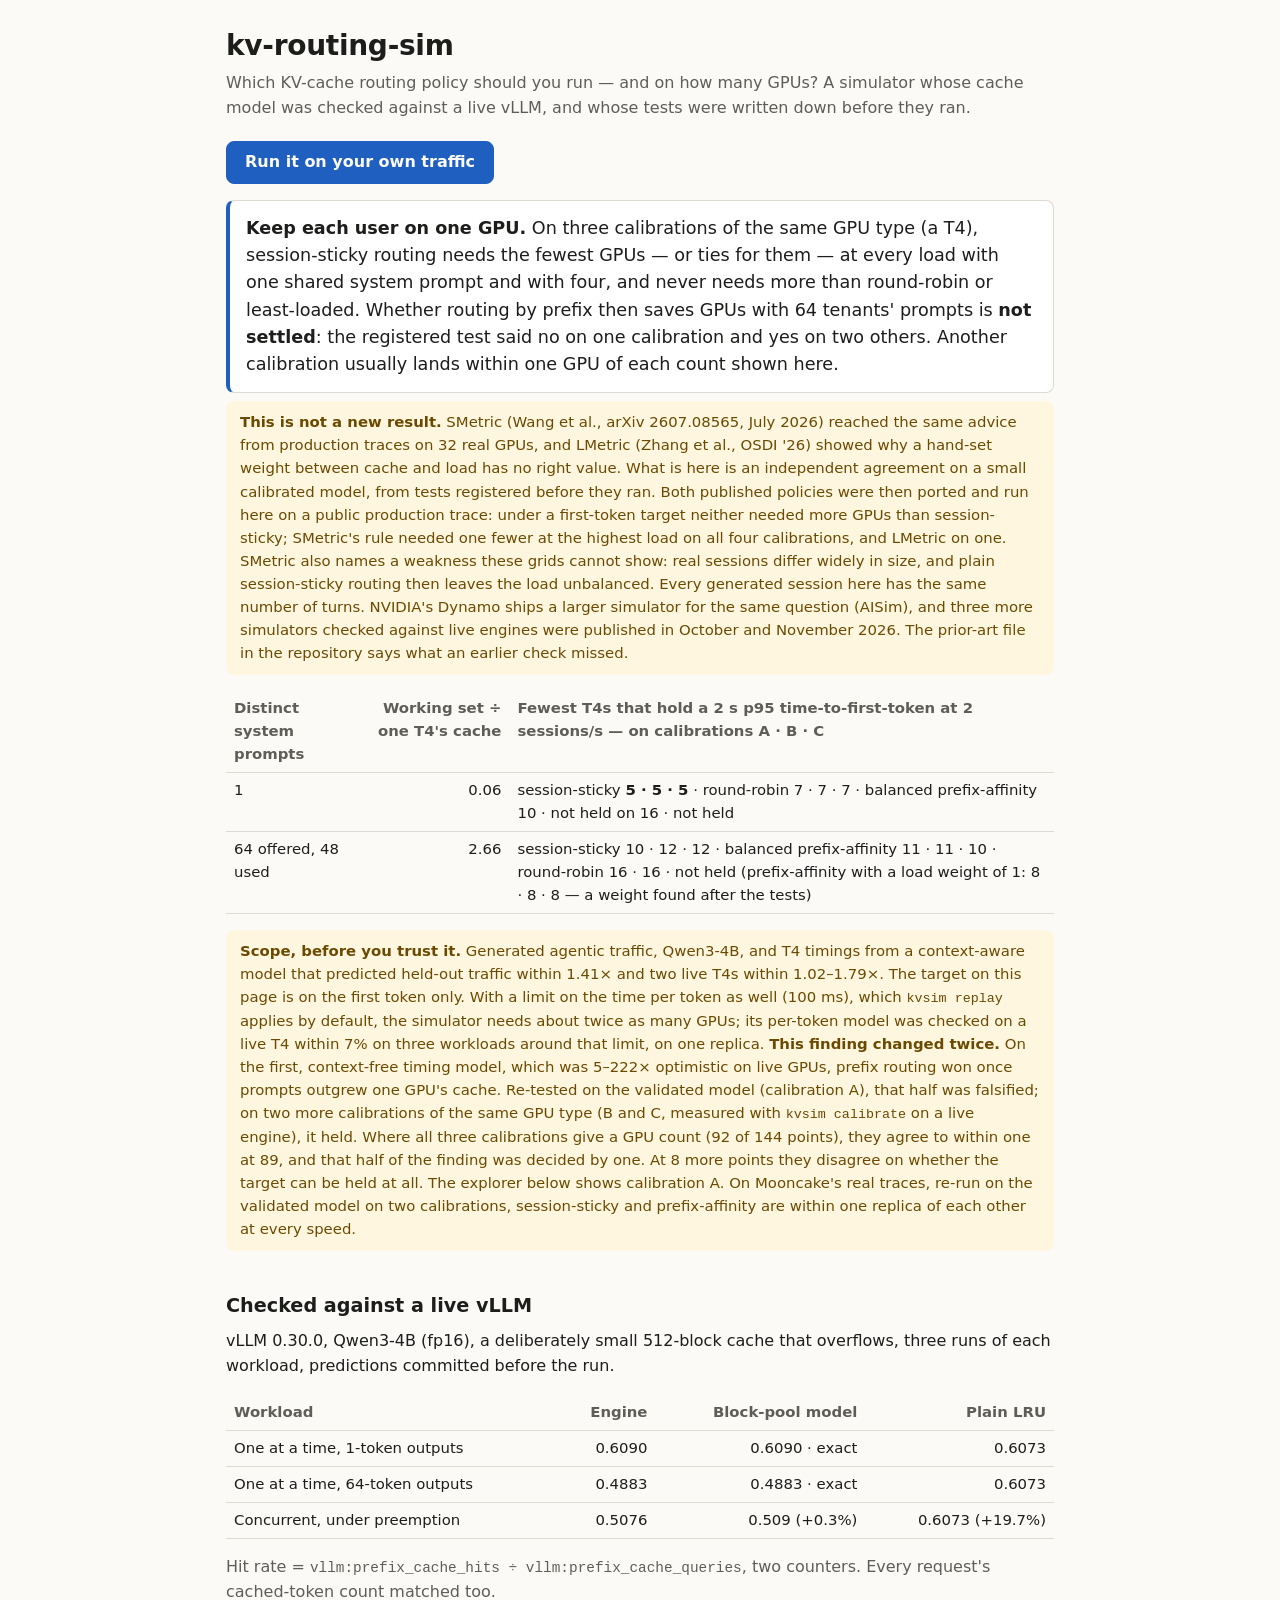
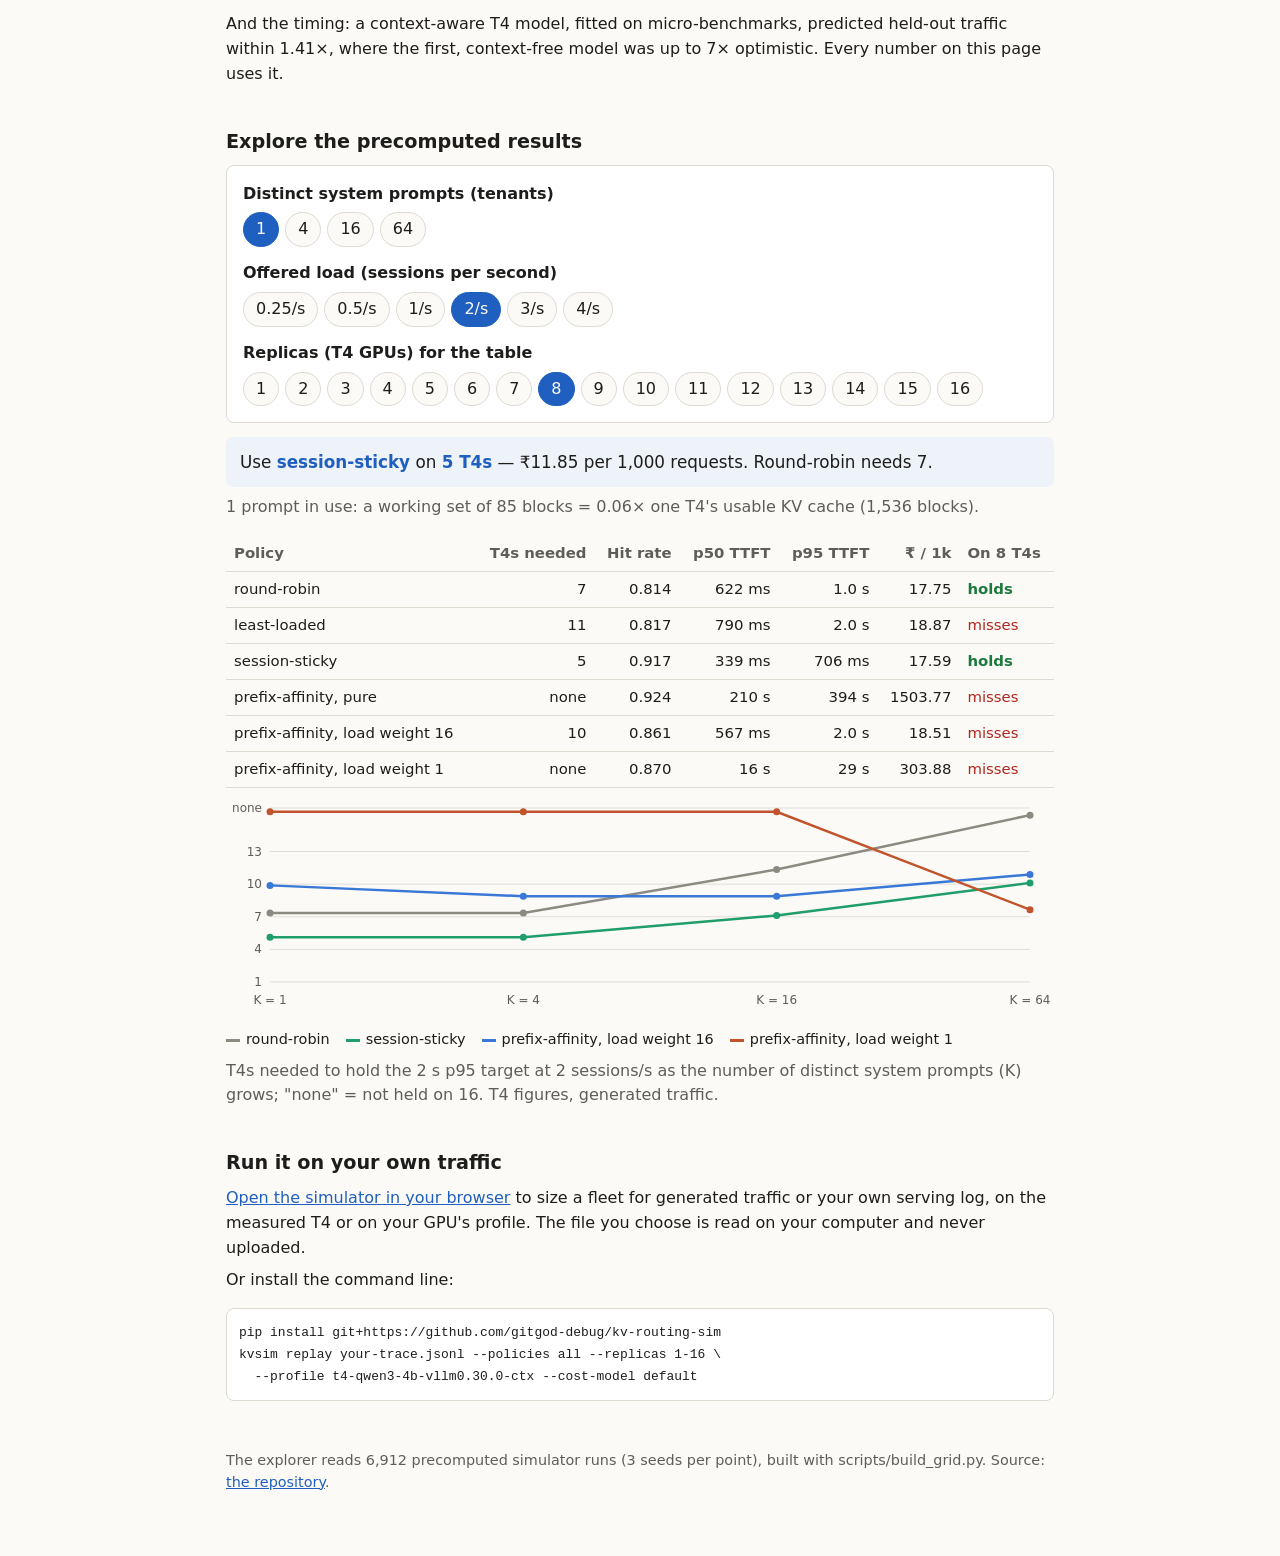
==== site/index.html @ 1a6293f6 "The docs as pages of the site, and the same site as a static Space scripts/build_docs.py renders eve" ====
<!doctype html>
<html lang="en">
<head>
<meta charset="utf-8">
<meta name="viewport" content="width=device-width, initial-scale=1">
<title>kv-routing-sim</title>
<meta name="description" content="A simulator of LLM request routing across replicas. Its cache model was checked against a live vLLM 0.30.0 on a T4; its numbers are for that GPU and model.">
<link rel="stylesheet" href="style.css">
<link rel="icon" href="data:image/svg+xml,%3Csvg xmlns=%22http://www.w3.org/2000/svg%22 viewBox=%220 0 16 16%22%3E%3Crect width=%2216%22 height=%2216%22 rx=%223%22 fill=%22%231f5fbf%22/%3E%3Cpath d=%22M4 4h3v8H4zM9 6h3v6H9z%22 fill=%22white%22/%3E%3C/svg%3E">
</head>
<body>
<main>
  <h1>kv-routing-sim</h1>
  <p class="sub">Which KV-cache routing policy should you run — and on how many GPUs? A simulator whose
    cache model was checked against a live vLLM, and whose tests were written down before they ran.</p>
  <p class="lead"><a class="button" href="run.html">Run it on your own traffic</a></p>

  <div class="finding"><strong>Keep each user on one GPU.</strong> On three calibrations of the same GPU type (a T4),
    session-sticky routing needs the fewest GPUs — or ties for them — at every load with one shared
    system prompt and with four, and never needs more than round-robin or least-loaded. Whether routing
    by prefix then saves GPUs with 64 tenants' prompts is <strong>not settled</strong>: the registered
    test said no on one calibration and yes on two others. Another calibration usually lands within
    one GPU of each count shown here.</div>

  <p class="note"><strong>This is not a new result.</strong> SMetric (Wang et al., arXiv 2607.08565,
    July 2026) reached the same advice from production traces on 32 real GPUs, and LMetric (Zhang et
    al., OSDI '26) showed why a hand-set weight between cache and load has no right value. What is
    here is an independent agreement on a small calibrated model, from tests registered before they
    ran. Both published policies were then ported and run here on a public production trace: under
    a first-token target neither needed more GPUs than session-sticky; SMetric's rule needed one fewer
    at the highest load on all four calibrations, and LMetric on one.
    SMetric also names a weakness these grids cannot show: real sessions differ widely in size,
    and plain session-sticky routing then leaves the load unbalanced. Every generated session here has
    the same number of turns. NVIDIA's Dynamo ships a larger simulator for the same question
    (AISim), and three more simulators checked against live engines were published in October and
    November 2026. The prior-art file in the repository says what an earlier check missed.</p>

  <div class="scroll">
    <table aria-label="The finding in numbers">
      <thead><tr><th>Distinct system prompts</th><th class="num">Working set ÷ one T4's cache</th>
        <th>Fewest T4s that hold a 2 s p95 time-to-first-token at 2 sessions/s — on calibrations A · B · C</th></tr></thead>
      <tbody>
        <tr><td>1</td><td class="num">0.06</td><td>session-sticky <strong>5 · 5 · 5</strong> · round-robin 7 · 7 · 7 · balanced prefix-affinity 10 · not held on 16 · not held</td></tr>
        <tr><td>64 offered, 48 used</td><td class="num">2.66</td><td>session-sticky 10 · 12 · 12 · balanced prefix-affinity 11 · 11 · 10 · round-robin 16 · 16 · not held (prefix-affinity with a load weight of 1: 8 · 8 · 8 — a weight found after the tests)</td></tr>
      </tbody>
    </table>
  </div>
  <p class="note"><strong>Scope, before you trust it.</strong> Generated agentic traffic, Qwen3-4B, and
    T4 timings from a context-aware model that predicted held-out traffic within 1.41× and two live
    T4s within 1.02–1.79×. The target on this page is on the first token only. With a limit on the
    time per token as well (100 ms), which <code>kvsim replay</code> applies by default, the simulator
    needs about twice as many GPUs; its per-token model was checked on a live T4 within 7% on three
    workloads around that limit, on one replica. <strong>This finding changed twice.</strong> On the
    first, context-free timing model, which was 5–222× optimistic on live GPUs, prefix routing won
    once prompts outgrew one GPU's cache. Re-tested on the validated model (calibration A), that
    half was falsified; on two more calibrations of the same GPU type (B and C, measured with
    <code>kvsim calibrate</code> on a live engine), it held. Where all three calibrations give a GPU
    count (92 of 144 points), they agree to within one at 89, and that half of the finding was
    decided by one. At 8 more points they disagree on whether the target can be held at all. The
    explorer below shows calibration A. On Mooncake's real traces, re-run on the validated model on
    two calibrations, session-sticky and prefix-affinity are within one replica of each other at
    every speed.</p>

  <h2>Checked against a live vLLM</h2>
  <p>vLLM 0.30.0, Qwen3-4B (fp16), a deliberately small 512-block cache that overflows, three runs of each
    workload, predictions committed before the run.</p>
  <div class="scroll">
    <table aria-label="Calibration">
      <thead><tr><th>Workload</th><th class="num">Engine</th><th class="num">Block-pool model</th><th class="num">Plain LRU</th></tr></thead>
      <tbody>
        <tr><td>One at a time, 1-token outputs</td><td class="num">0.6090</td><td class="num">0.6090 · exact</td><td class="num">0.6073</td></tr>
        <tr><td>One at a time, 64-token outputs</td><td class="num">0.4883</td><td class="num">0.4883 · exact</td><td class="num">0.6073</td></tr>
        <tr><td>Concurrent, under preemption</td><td class="num">0.5076</td><td class="num">0.509 (+0.3%)</td><td class="num">0.6073 (+19.7%)</td></tr>
      </tbody>
    </table>
  </div>
  <p class="muted">Hit rate = <code>vllm:prefix_cache_hits ÷ vllm:prefix_cache_queries</code>, two counters.
    Every request's cached-token count matched too.</p>
  <p>And the timing: a context-aware T4 model, fitted on micro-benchmarks, predicted held-out traffic
    within 1.41×, where the first, context-free model was up to 7× optimistic. Every number on this
    page uses it.</p>

  <h2>Explore the precomputed results</h2>
  <div class="controls">
    <div class="control"><label id="lk">Distinct system prompts (tenants)</label>
      <div class="seg" role="group" aria-labelledby="lk" id="ks"></div></div>
    <div class="control"><label id="ll">Offered load (sessions per second)</label>
      <div class="seg" role="group" aria-labelledby="ll" id="loads"></div></div>
    <div class="control"><label id="lr">Replicas (T4 GPUs) for the table</label>
      <div class="seg" role="group" aria-labelledby="lr" id="reps"></div></div>
  </div>
  <div class="answer" id="answer" aria-live="polite">Loading the grid…</div>
  <p class="muted" id="ws"></p>
  <div class="scroll"><table id="tbl" aria-label="Every policy at the chosen point"></table></div>
  <div class="scroll"><svg id="chart" width="100%" height="220" role="img" aria-label="T4s needed as prompts multiply"></svg></div>
  <div class="legend" id="legend"></div>
  <p class="muted" id="chartcap"></p>

  <h2>Run it on your own traffic</h2>
  <p><a href="run.html">Open the simulator in your browser</a> to size a fleet for generated traffic or
    your own serving log, on the measured T4 or on your GPU's profile. The file you choose is read on
    your computer and never uploaded.</p>
  <p>Or install the command line:</p>
  <pre><code>pip install git+https://github.com/gitgod-debug/kv-routing-sim
kvsim replay your-trace.jsonl --policies all --replicas 1-16 \
  --profile t4-qwen3-4b-vllm0.30.0-ctx --cost-model default</code></pre>

  <footer id="foot">Every number on this page comes from committed scripts with pinned seeds, in
    <a href="https://github.com/gitgod-debug/kv-routing-sim">the repository</a>. How it was measured,
    and every registered test: <a href="docs/index.html">the documentation</a>.</footer>
</main>
<script>
(function () {
  "use strict";
  const $ = (id) => document.getElementById(id);
  const state = { k: 0, load: 0, rep: 0 };  // indices into the axes; set from the grid on load
  let G = null;

  // Readable names for the grid's policy labels ("radix-affinity-balanced@16" -> a load weight).
  function nice(name) {
    const m = /^radix-affinity-balanced@(.+)$/.exec(name);
    if (m) return `prefix-affinity, load weight ${m[1]}`;
    return name === "radix-affinity" ? "prefix-affinity, pure" : name;
  }
  function seg(el, values, fmt, key) {
    el.innerHTML = "";
    values.forEach((v, i) => {
      const b = document.createElement("button");
      b.type = "button";
      b.textContent = fmt(v);
      b.setAttribute("aria-pressed", String(state[key] === i));
      b.addEventListener("click", () => { state[key] = i; render(); });
      el.appendChild(b);
    });
  }
  function cell(k, l, p, r) { return G.cells[k][l][p][r]; }  // [hit, p50, p95, inr, meets]
  function needed(k, l, p) {  // index of the fewest replicas that hold the SLO, or -1
    for (let r = 0; r < G.axes.replicas.length; r++) if (cell(k, l, p, r)[4] === 1) return r;
    return -1;
  }
  function t4s(n) { return `${n} T4${n > 1 ? "s" : ""}`; }
  function ms(x) {
    return x >= 10000 ? (x / 1000).toFixed(0) + " s" : x >= 1000 ? (x / 1000).toFixed(1) + " s" : x + " ms";
  }
  function render() {
    const A = G.axes;
    seg($("ks"), A.prompts, (v) => String(v), "k");
    seg($("loads"), A.loads, (v) => v + "/s", "load");
    seg($("reps"), A.replicas, (v) => String(v), "rep");
    const k = state.k, l = state.load, r = state.rep;
    // The recommendation: fewest T4s that hold the target, then the cheaper of those.
    let best = null;
    A.policies.forEach((name, p) => {
      const ri = needed(k, l, p);
      if (ri < 0) return;
      const inr = cell(k, l, p, ri)[3];
      if (!best || ri < best.ri || (ri === best.ri && inr < best.inr)) best = { name, ri, inr, p };
    });
    let msg;
    if (!best) {
      msg = `Nothing holds the 2 s target on ${A.replicas[A.replicas.length - 1]} T4s at this point.`;
    } else {
      const ties = A.policies.filter((n, p) => p !== best.p && needed(k, l, p) === best.ri);
      const rrNeed = needed(k, l, A.policies.indexOf("round-robin"));
      msg = `Use <strong>${nice(best.name)}</strong> on <strong>${t4s(A.replicas[best.ri])}</strong>` +
            ` — ₹${best.inr.toFixed(2)} per 1,000 requests.`;
      msg += rrNeed < 0 ? ` Round-robin does not hold the target on ${A.replicas[A.replicas.length - 1]}.` :
             ` Round-robin needs ${A.replicas[rrNeed]}.`;
      if (ties.length) {
        msg += ` <span class="muted">Same T4 count: ${ties.map(nice).join(", ")} — the rupee gap between them is noise.</span>`;
      }
    }
    $("answer").innerHTML = msg;
    const ws = G.working_set_blocks[String(A.prompts[k])], cap = G.usable_blocks_per_replica;
    $("ws").textContent = `${A.prompts[k]} prompt${A.prompts[k] > 1 ? "s" : ""} in use: a working set of ` +
      `${ws.toLocaleString()} blocks = ${(ws / cap).toFixed(2)}× one T4's usable KV cache (${cap.toLocaleString()} blocks).`;
    let rows = `<thead><tr><th>Policy</th><th class="num">T4s needed</th><th class="num">Hit rate</th>` +
               `<th class="num opt">p50 TTFT</th><th class="num">p95 TTFT</th><th class="num">₹ / 1k</th>` +
               `<th>On ${t4s(A.replicas[r])}</th></tr></thead><tbody>`;
    A.policies.forEach((name, p) => {
      const c = cell(k, l, p, r), ri = needed(k, l, p);
      rows += `<tr><td>${nice(name)}</td><td class="num">${ri < 0 ? "none" : A.replicas[ri]}</td>` +
              `<td class="num">${c[0].toFixed(3)}</td><td class="num opt">${ms(c[1])}</td><td class="num">${ms(c[2])}</td>` +
              `<td class="num">${c[3] === null ? "—" : c[3].toFixed(2)}</td>` +
              `<td>${c[4] ? '<span class="ok">holds</span>' : '<span class="no">misses</span>'}</td></tr>`;
    });
    $("tbl").innerHTML = rows + "</tbody>";
    $("tbl").setAttribute("aria-label", `Every policy at ${A.prompts[k]} prompt(s), ${A.loads[l]} sessions/s; ` +
      `the last column says whether ${t4s(A.replicas[r])} hold the 2 s p95 target`);
    chart(l);
  }
  function chart(l) {
    const A = G.axes, svg = $("chart");
    const show = ["round-robin", "session-sticky", `radix-affinity-balanced@${G.alpha_star}`,
                  "radix-affinity-balanced@1"].filter((n) => A.policies.includes(n));
    const colors = ["#8d8a82", "#1f9d6a", "#3a78d8", "#c2542d"];
    const W = svg.clientWidth || 600, H = 220, L = 44, R = 24, T = 12, B = 34;
    const x = (i) => L + (W - L - R) * (i / (A.prompts.length - 1));
    const maxR = A.replicas[A.replicas.length - 1], none = maxR + 1;  // none = not held on maxR
    const y = (v) => T + (H - T - B) * (1 - (v - 1) / maxR);
    let s = "";
    const tick = maxR > 8 ? 3 : 2;
    const ticks = [];
    for (let v = 1; v < maxR; v += tick) ticks.push(v);
    ticks.push(none);  // the top line: not held on the largest fleet
    for (const v of ticks) {
      s += `<line x1="${L}" x2="${W - R}" y1="${y(v)}" y2="${y(v)}" stroke="currentColor" opacity="0.12"/>` +
           `<text x="${L - 8}" y="${y(v) + 4}" text-anchor="end">${v === none ? "none" : v}</text>`;
    }
    A.prompts.forEach((k, i) => { s += `<text x="${x(i)}" y="${H - 12}" text-anchor="middle">K = ${k}</text>`; });
    show.forEach((name, j) => {
      const p = A.policies.indexOf(name);
      const off = (j - (show.length - 1) / 2) * 2.5;  // nudge so equal counts do not hide each other
      const pts = A.prompts.map((_, i) => {
        const ri = needed(i, l, p);
        return [x(i), y(ri < 0 ? none : A.replicas[ri]) + off];
      });
      s += `<polyline fill="none" stroke="${colors[j]}" stroke-width="2.5" points="${pts.map((q) => q.join(",")).join(" ")}"/>`;
      pts.forEach((q) => { s += `<circle cx="${q[0]}" cy="${q[1]}" r="3.5" fill="${colors[j]}"/>`; });
    });
    svg.innerHTML = s;
    $("legend").innerHTML = show.map((n, j) => `<span style="--c:${colors[j]}">${nice(n)}</span>`).join("");
    $("chartcap").textContent = `T4s needed to hold the 2 s p95 target at ${A.loads[l]} sessions/s as the ` +
      `number of distinct system prompts (K) grows; "none" = not held on ${A.replicas[A.replicas.length - 1]}. ` +
      `T4 figures, generated traffic.`;
  }
  // Deployed, the grid sits next to the page; in a clone it is read from artifacts/results/.
  function load(urls) {
    return fetch(urls[0]).then((r) => { if (!r.ok) throw new Error(String(r.status)); return r.json(); })
      .catch((e) => (urls.length > 1 ? load(urls.slice(1)) : Promise.reject(e)));
  }
  load(["demo_grid_ctx.json", "../artifacts/results/demo_grid_ctx.json"]).then((g) => {
    G = g;
    // Open on the README table's column: 2 sessions/s, and 8 T4s if the grid has them.
    const two = g.axes.loads.indexOf(2), eight = g.axes.replicas.indexOf(8);
    state.load = two >= 0 ? two : Math.floor(g.axes.loads.length / 2);
    state.rep = eight >= 0 ? eight : Math.floor(g.axes.replicas.length / 2);
    $("foot").innerHTML = `The explorer reads ${g.n_simulator_runs.toLocaleString()} precomputed ` +
      `simulator runs (${g.seeds.length} seeds per point), built with scripts/build_grid.py. ` +
      `Source: <a href="https://github.com/gitgod-debug/kv-routing-sim">the repository</a>.`;
    render();
    window.addEventListener("resize", () => chart(state.load));
  }).catch(() => { $("answer").textContent = "Could not load demo_grid_ctx.json."; });
})();
</script>
</body>
</html>
---- site/style.css ----
:root {
  --bg: #fbfaf7; --fg: #1d1d1b; --muted: #5f5d57; --line: #dedad2; --card: #ffffff;
  --accent: #1f5fbf; --good: #1d7a3e; --bad: #b3261e; --warn-bg: #fff6e0; --warn-fg: #6b4a00;
  --chip: #eef2f9;
}
@media (prefers-color-scheme: dark) {
  :root {
    --bg: #151514; --fg: #ecebe6; --muted: #a8a59c; --line: #34332f; --card: #1d1d1b;
    --accent: #7fb0ff; --good: #6fd08f; --bad: #ff8a80; --warn-bg: #2d2610; --warn-fg: #f3d68a;
    --chip: #22293a;
  }
}
* { box-sizing: border-box; }
[hidden] { display: none !important; }
body { margin: 0; background: var(--bg); color: var(--fg);
       font: 16px/1.55 system-ui, -apple-system, "Segoe UI", Roboto, sans-serif; }
main { max-width: 860px; margin: 0 auto; padding: 24px 16px 64px; }
h1 { font-size: 1.75rem; margin: 0 0 4px; letter-spacing: -0.01em; }
h2 { font-size: 1.2rem; margin: 40px 0 8px; }
p { margin: 8px 0; }
.sub { color: var(--muted); margin: 0 0 20px; }
.finding { background: var(--card); border: 1px solid var(--line); border-left: 4px solid var(--accent);
           border-radius: 8px; padding: 14px 16px; font-size: 1.1rem; }
.note { background: var(--warn-bg); color: var(--warn-fg); border-radius: 8px; padding: 10px 14px;
        font-size: 0.93rem; }
.scroll { overflow-x: auto; }
table { border-collapse: collapse; width: 100%; font-size: 0.93rem; margin: 8px 0; }
th, td { text-align: left; padding: 6px 8px; border-bottom: 1px solid var(--line); vertical-align: top; }
th { color: var(--muted); font-weight: 600; }
td.num, th.num { text-align: right; font-variant-numeric: tabular-nums; }
td.num { white-space: nowrap; }
#tbl td:first-child { min-width: 8.5em; }
@media (max-width: 560px) {
  table { font-size: 0.85rem; }
  th, td { padding: 6px 5px; }
  .opt { display: none; }  /* the least-needed table column, dropped on phones */
  #tbl td:first-child { min-width: 7em; }
}
.controls { display: grid; gap: 14px; background: var(--card); border: 1px solid var(--line);
            border-radius: 8px; padding: 16px; }
.control label { display: block; font-weight: 600; margin-bottom: 6px; }
.seg { display: flex; flex-wrap: wrap; gap: 6px; }
.seg button { font: inherit; border: 1px solid var(--line); background: var(--bg); color: var(--fg);
              border-radius: 999px; padding: 4px 12px; cursor: pointer; }
.seg button[aria-pressed="true"] { background: var(--accent); border-color: var(--accent); color: var(--bg); }
.seg button:focus-visible { outline: 2px solid var(--accent); outline-offset: 2px; }
.answer { font-size: 1.05rem; background: var(--chip); border-radius: 8px; padding: 12px 14px; margin-top: 14px; }
.answer strong { color: var(--accent); }
.ok { color: var(--good); font-weight: 600; }
.no { color: var(--bad); }
.muted { color: var(--muted); }
code, pre { font-family: ui-monospace, SFMono-Regular, Menlo, Consolas, monospace; font-size: 0.9em; }
pre { background: var(--card); border: 1px solid var(--line); border-radius: 8px; padding: 12px; overflow-x: auto; }
svg text { fill: var(--muted); font-size: 12px; }
.legend { display: flex; flex-wrap: wrap; gap: 6px 16px; font-size: 0.9rem; margin: 4px 0; }
.legend span::before { content: ""; display: inline-block; width: 14px; height: 3px; margin-right: 6px;
                       vertical-align: middle; background: var(--c); }
a { color: var(--accent); }
footer { margin-top: 48px; color: var(--muted); font-size: 0.9rem; }
/* The in-browser runner (run.html). */
.crumb { margin: 0 0 12px; font-size: 0.93rem; }
.lead { margin: 16px 0; }
.button, button.primary { display: inline-block; font: inherit; font-weight: 600; text-decoration: none;
                          background: var(--accent); color: var(--bg); border: 1px solid var(--accent);
                          border-radius: 8px; padding: 8px 18px; cursor: pointer; }
button { font: inherit; border: 1px solid var(--line); background: var(--card); color: var(--fg);
         border-radius: 8px; padding: 6px 14px; cursor: pointer; }
button:disabled { opacity: 0.55; cursor: progress; }
button:focus-visible, .button:focus-visible, input:focus-visible, select:focus-visible,
summary:focus-visible { outline: 2px solid var(--accent); outline-offset: 2px; }
form.controls { gap: 18px; }
fieldset { border: 0; margin: 0; padding: 0; min-width: 0; }
legend { font-weight: 600; padding: 0; margin-bottom: 8px; }
.choice { display: flex; flex-wrap: wrap; gap: 6px 20px; margin-bottom: 10px; }
.choice label, label.check { font-weight: 400; display: flex; gap: 8px; align-items: baseline; }
.fields { display: grid; grid-template-columns: repeat(auto-fill, minmax(220px, 1fr)); gap: 12px 16px; }
.fields label { display: grid; gap: 4px; align-content: start; font-size: 0.93rem; color: var(--muted); }
input[type="number"], input[type="text"], select {
  font: inherit; color: var(--fg); background: var(--bg); border: 1px solid var(--line);
  border-radius: 6px; padding: 6px 8px; width: 100%; min-width: 0; }
input[type="file"] { font-size: 0.9rem; max-width: 100%; }
details summary { cursor: pointer; font-weight: 600; }
details[open] summary { margin-bottom: 10px; }
.policy-list { display: grid; grid-template-columns: repeat(auto-fill, minmax(200px, 1fr)); gap: 4px 16px;
               margin: 6px 0 10px; }
.actions { display: flex; flex-wrap: wrap; gap: 10px; align-items: center; }
.status { color: var(--muted); font-size: 0.93rem; min-height: 1.4em; }
.caveats p { margin: 4px 0; }
progress { width: 100%; height: 8px; accent-color: var(--accent); }
.error { background: var(--warn-bg); color: var(--warn-fg); border-radius: 8px; padding: 10px 14px; }
tr.chosen td { background: var(--chip); font-weight: 600; }
.hint { color: var(--muted); font-size: 0.85rem; }
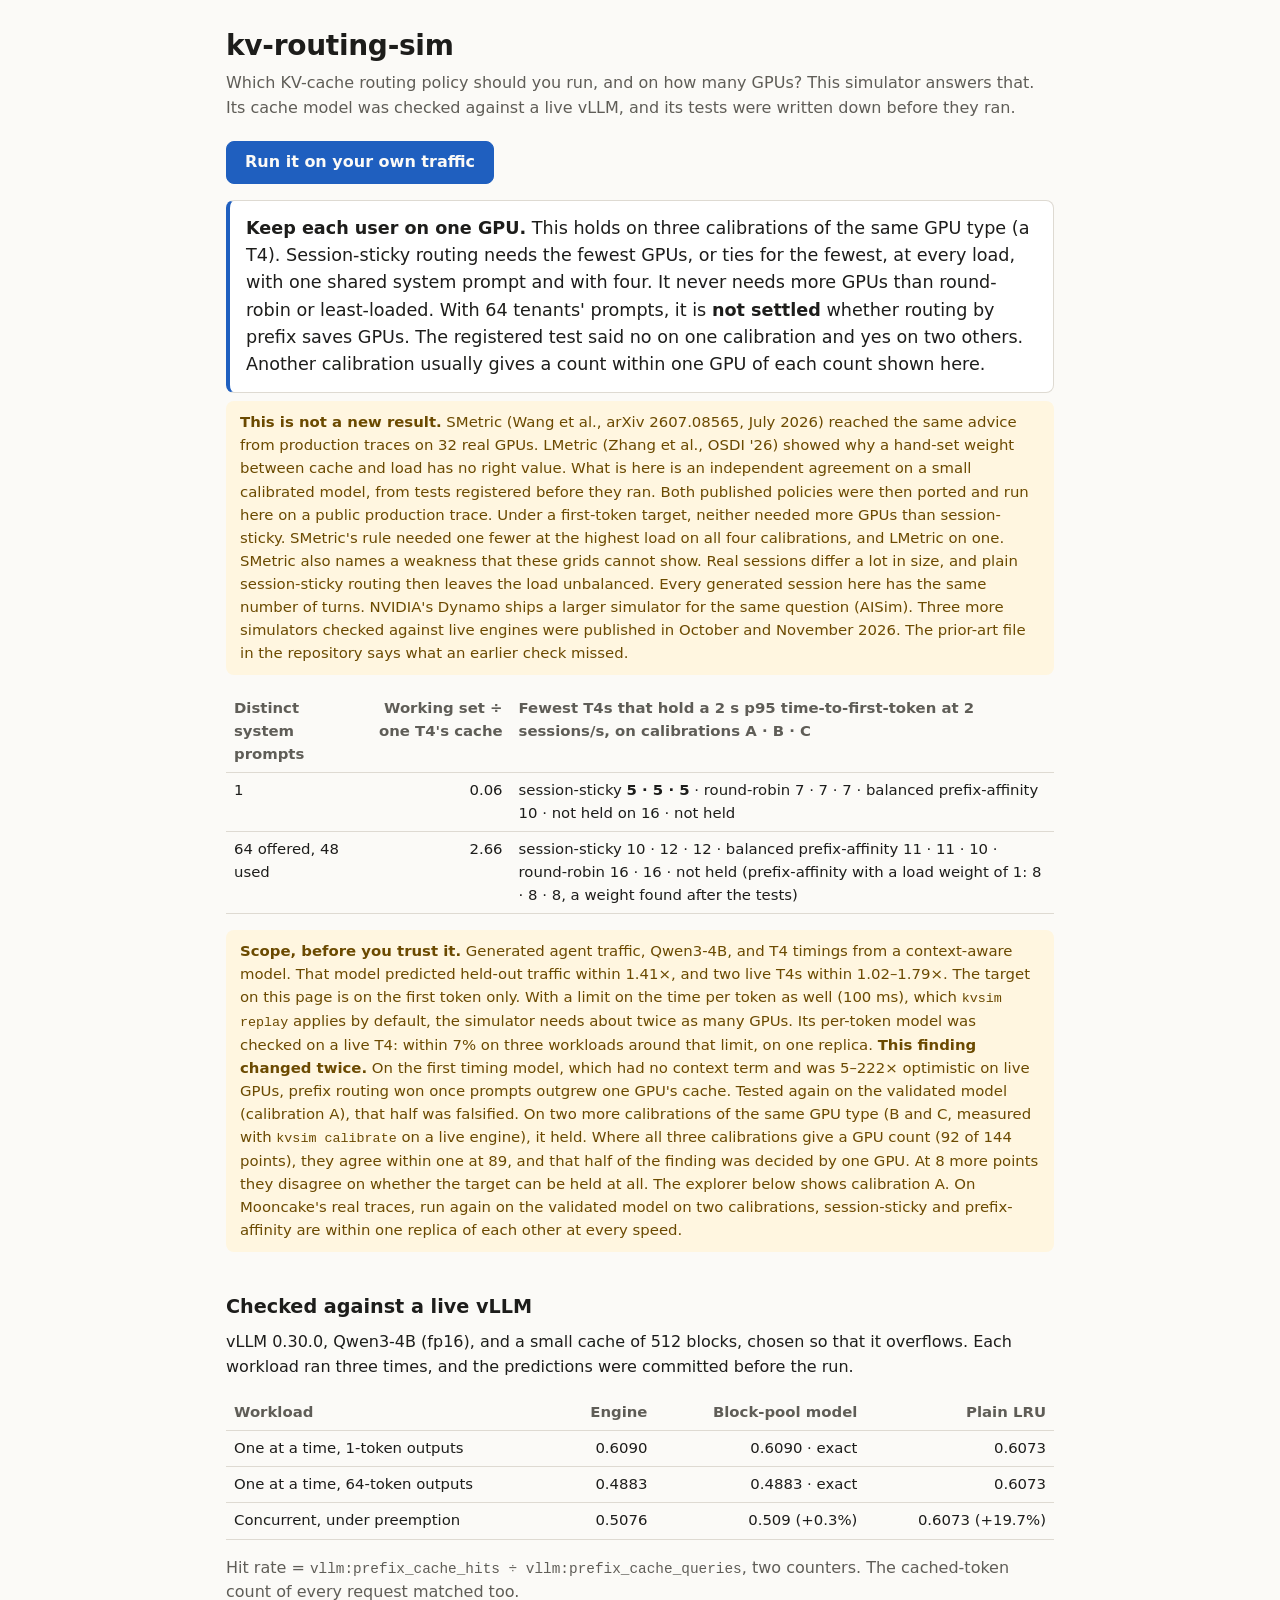
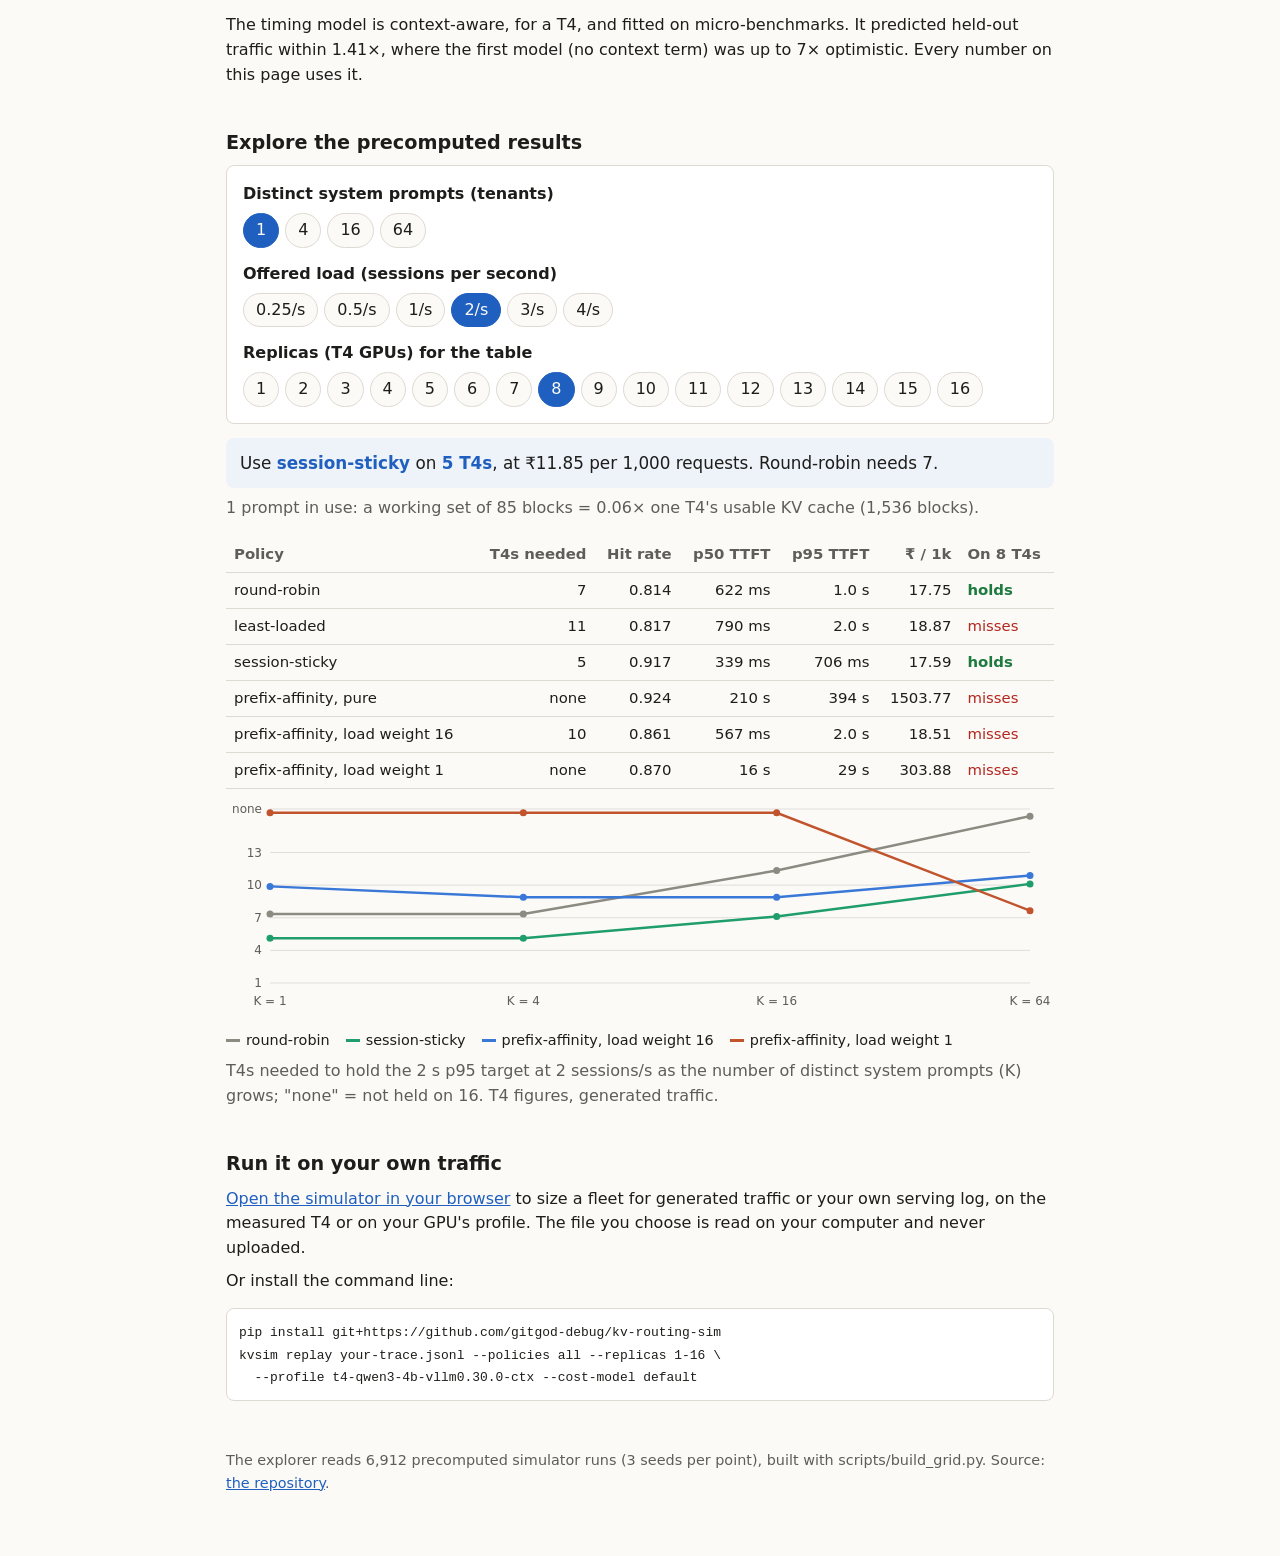
==== commit d2ca99f3: "Docs in plain English: shorter sentences, same facts README, the public docs (the hypothesis log exc" ====
--- a/site/index.html
+++ b/site/index.html
@@ -11,59 +11,60 @@
 <body>
 <main>
   <h1>kv-routing-sim</h1>
-  <p class="sub">Which KV-cache routing policy should you run — and on how many GPUs? A simulator whose
-    cache model was checked against a live vLLM, and whose tests were written down before they ran.</p>
+  <p class="sub">Which KV-cache routing policy should you run, and on how many GPUs? This simulator
+    answers that. Its cache model was checked against a live vLLM, and its tests were written down
+    before they ran.</p>
   <p class="lead"><a class="button" href="run.html">Run it on your own traffic</a></p>
 
-  <div class="finding"><strong>Keep each user on one GPU.</strong> On three calibrations of the same GPU type (a T4),
-    session-sticky routing needs the fewest GPUs — or ties for them — at every load with one shared
-    system prompt and with four, and never needs more than round-robin or least-loaded. Whether routing
-    by prefix then saves GPUs with 64 tenants' prompts is <strong>not settled</strong>: the registered
-    test said no on one calibration and yes on two others. Another calibration usually lands within
-    one GPU of each count shown here.</div>
+  <div class="finding"><strong>Keep each user on one GPU.</strong> This holds on three calibrations of
+    the same GPU type (a T4). Session-sticky routing needs the fewest GPUs, or ties for the fewest, at
+    every load, with one shared system prompt and with four. It never needs more GPUs than round-robin
+    or least-loaded. With 64 tenants' prompts, it is <strong>not settled</strong> whether routing by
+    prefix saves GPUs. The registered test said no on one calibration and yes on two others. Another
+    calibration usually gives a count within one GPU of each count shown here.</div>
 
   <p class="note"><strong>This is not a new result.</strong> SMetric (Wang et al., arXiv 2607.08565,
-    July 2026) reached the same advice from production traces on 32 real GPUs, and LMetric (Zhang et
-    al., OSDI '26) showed why a hand-set weight between cache and load has no right value. What is
-    here is an independent agreement on a small calibrated model, from tests registered before they
-    ran. Both published policies were then ported and run here on a public production trace: under
-    a first-token target neither needed more GPUs than session-sticky; SMetric's rule needed one fewer
+    July 2026) reached the same advice from production traces on 32 real GPUs. LMetric (Zhang et al.,
+    OSDI '26) showed why a hand-set weight between cache and load has no right value. What is here is
+    an independent agreement on a small calibrated model, from tests registered before they ran. Both
+    published policies were then ported and run here on a public production trace. Under a
+    first-token target, neither needed more GPUs than session-sticky. SMetric's rule needed one fewer
     at the highest load on all four calibrations, and LMetric on one.
-    SMetric also names a weakness these grids cannot show: real sessions differ widely in size,
+    SMetric also names a weakness that these grids cannot show. Real sessions differ a lot in size,
     and plain session-sticky routing then leaves the load unbalanced. Every generated session here has
-    the same number of turns. NVIDIA's Dynamo ships a larger simulator for the same question
-    (AISim), and three more simulators checked against live engines were published in October and
-    November 2026. The prior-art file in the repository says what an earlier check missed.</p>
+    the same number of turns. NVIDIA's Dynamo ships a larger simulator for the same question (AISim).
+    Three more simulators checked against live engines were published in October and November 2026.
+    The prior-art file in the repository says what an earlier check missed.</p>
 
   <div class="scroll">
     <table aria-label="The finding in numbers">
       <thead><tr><th>Distinct system prompts</th><th class="num">Working set ÷ one T4's cache</th>
-        <th>Fewest T4s that hold a 2 s p95 time-to-first-token at 2 sessions/s — on calibrations A · B · C</th></tr></thead>
+        <th>Fewest T4s that hold a 2 s p95 time-to-first-token at 2 sessions/s, on calibrations A · B · C</th></tr></thead>
       <tbody>
         <tr><td>1</td><td class="num">0.06</td><td>session-sticky <strong>5 · 5 · 5</strong> · round-robin 7 · 7 · 7 · balanced prefix-affinity 10 · not held on 16 · not held</td></tr>
-        <tr><td>64 offered, 48 used</td><td class="num">2.66</td><td>session-sticky 10 · 12 · 12 · balanced prefix-affinity 11 · 11 · 10 · round-robin 16 · 16 · not held (prefix-affinity with a load weight of 1: 8 · 8 · 8 — a weight found after the tests)</td></tr>
+        <tr><td>64 offered, 48 used</td><td class="num">2.66</td><td>session-sticky 10 · 12 · 12 · balanced prefix-affinity 11 · 11 · 10 · round-robin 16 · 16 · not held (prefix-affinity with a load weight of 1: 8 · 8 · 8, a weight found after the tests)</td></tr>
       </tbody>
     </table>
   </div>
-  <p class="note"><strong>Scope, before you trust it.</strong> Generated agentic traffic, Qwen3-4B, and
-    T4 timings from a context-aware model that predicted held-out traffic within 1.41× and two live
-    T4s within 1.02–1.79×. The target on this page is on the first token only. With a limit on the
-    time per token as well (100 ms), which <code>kvsim replay</code> applies by default, the simulator
-    needs about twice as many GPUs; its per-token model was checked on a live T4 within 7% on three
-    workloads around that limit, on one replica. <strong>This finding changed twice.</strong> On the
-    first, context-free timing model, which was 5–222× optimistic on live GPUs, prefix routing won
-    once prompts outgrew one GPU's cache. Re-tested on the validated model (calibration A), that
-    half was falsified; on two more calibrations of the same GPU type (B and C, measured with
-    <code>kvsim calibrate</code> on a live engine), it held. Where all three calibrations give a GPU
-    count (92 of 144 points), they agree to within one at 89, and that half of the finding was
-    decided by one. At 8 more points they disagree on whether the target can be held at all. The
-    explorer below shows calibration A. On Mooncake's real traces, re-run on the validated model on
-    two calibrations, session-sticky and prefix-affinity are within one replica of each other at
-    every speed.</p>
+  <p class="note"><strong>Scope, before you trust it.</strong> Generated agent traffic, Qwen3-4B, and
+    T4 timings from a context-aware model. That model predicted held-out traffic within 1.41×, and two
+    live T4s within 1.02–1.79×. The target on this page is on the first token only. With a limit on
+    the time per token as well (100 ms), which <code>kvsim replay</code> applies by default, the
+    simulator needs about twice as many GPUs. Its per-token model was checked on a live T4: within 7%
+    on three workloads around that limit, on one replica. <strong>This finding changed twice.</strong>
+    On the first timing model, which had no context term and was 5–222× optimistic on live GPUs,
+    prefix routing won once prompts outgrew one GPU's cache. Tested again on the validated model
+    (calibration A), that half was falsified. On two more calibrations of the same GPU type (B and C,
+    measured with <code>kvsim calibrate</code> on a live engine), it held. Where all three
+    calibrations give a GPU count (92 of 144 points), they agree within one at 89, and that half of
+    the finding was decided by one GPU. At 8 more points they disagree on whether the target can be
+    held at all. The explorer below shows calibration A. On Mooncake's real traces, run again on the
+    validated model on two calibrations, session-sticky and prefix-affinity are within one replica of
+    each other at every speed.</p>
 
   <h2>Checked against a live vLLM</h2>
-  <p>vLLM 0.30.0, Qwen3-4B (fp16), a deliberately small 512-block cache that overflows, three runs of each
-    workload, predictions committed before the run.</p>
+  <p>vLLM 0.30.0, Qwen3-4B (fp16), and a small cache of 512 blocks, chosen so that it overflows. Each
+    workload ran three times, and the predictions were committed before the run.</p>
   <div class="scroll">
     <table aria-label="Calibration">
       <thead><tr><th>Workload</th><th class="num">Engine</th><th class="num">Block-pool model</th><th class="num">Plain LRU</th></tr></thead>
@@ -75,10 +76,10 @@
     </table>
   </div>
   <p class="muted">Hit rate = <code>vllm:prefix_cache_hits ÷ vllm:prefix_cache_queries</code>, two counters.
-    Every request's cached-token count matched too.</p>
-  <p>And the timing: a context-aware T4 model, fitted on micro-benchmarks, predicted held-out traffic
-    within 1.41×, where the first, context-free model was up to 7× optimistic. Every number on this
-    page uses it.</p>
+    The cached-token count of every request matched too.</p>
+  <p>The timing model is context-aware, for a T4, and fitted on micro-benchmarks. It predicted
+    held-out traffic within 1.41×, where the first model (no context term) was up to 7× optimistic.
+    Every number on this page uses it.</p>
 
   <h2>Explore the precomputed results</h2>
   <div class="controls">
@@ -163,11 +164,11 @@
       const ties = A.policies.filter((n, p) => p !== best.p && needed(k, l, p) === best.ri);
       const rrNeed = needed(k, l, A.policies.indexOf("round-robin"));
       msg = `Use <strong>${nice(best.name)}</strong> on <strong>${t4s(A.replicas[best.ri])}</strong>` +
-            ` — ₹${best.inr.toFixed(2)} per 1,000 requests.`;
+            `, at ₹${best.inr.toFixed(2)} per 1,000 requests.`;
       msg += rrNeed < 0 ? ` Round-robin does not hold the target on ${A.replicas[A.replicas.length - 1]}.` :
              ` Round-robin needs ${A.replicas[rrNeed]}.`;
       if (ties.length) {
-        msg += ` <span class="muted">Same T4 count: ${ties.map(nice).join(", ")} — the rupee gap between them is noise.</span>`;
+        msg += ` <span class="muted">Same T4 count: ${ties.map(nice).join(", ")}. The rupee gap between them is noise.</span>`;
       }
     }
     $("answer").innerHTML = msg;
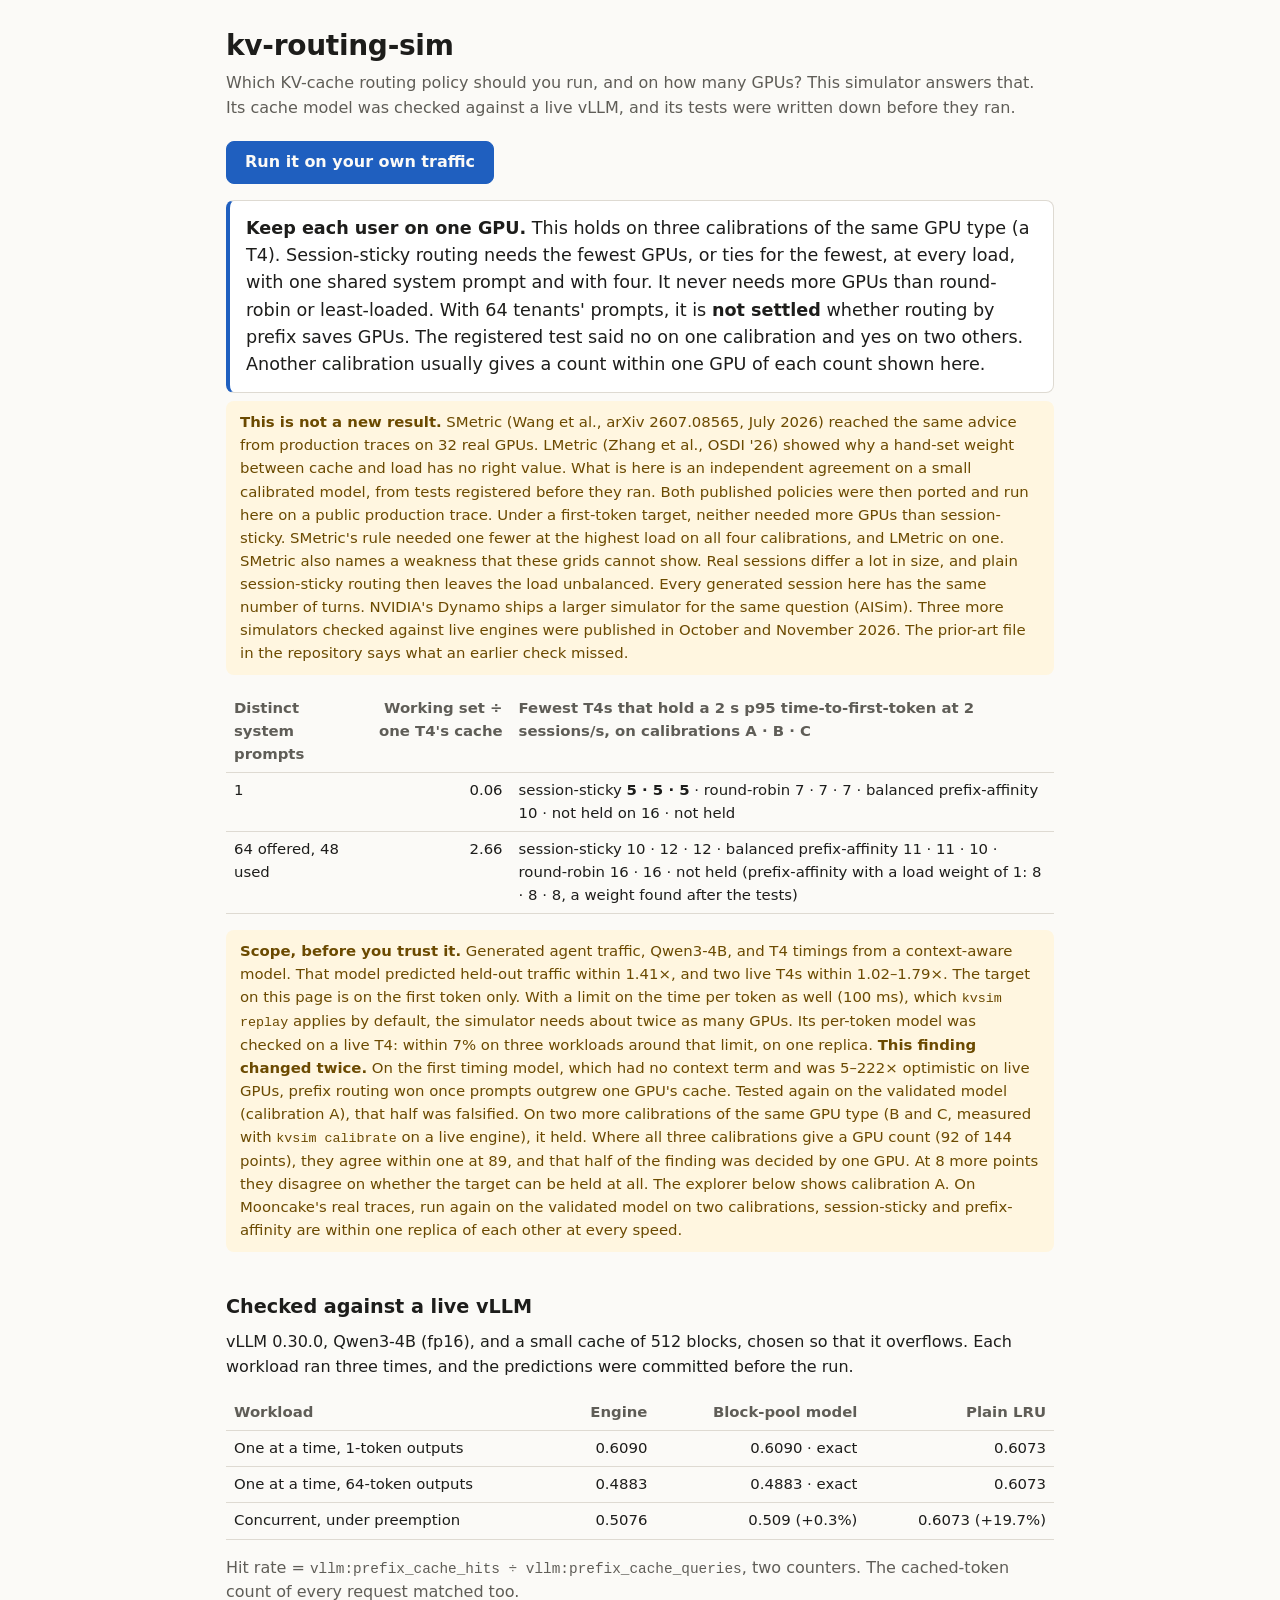
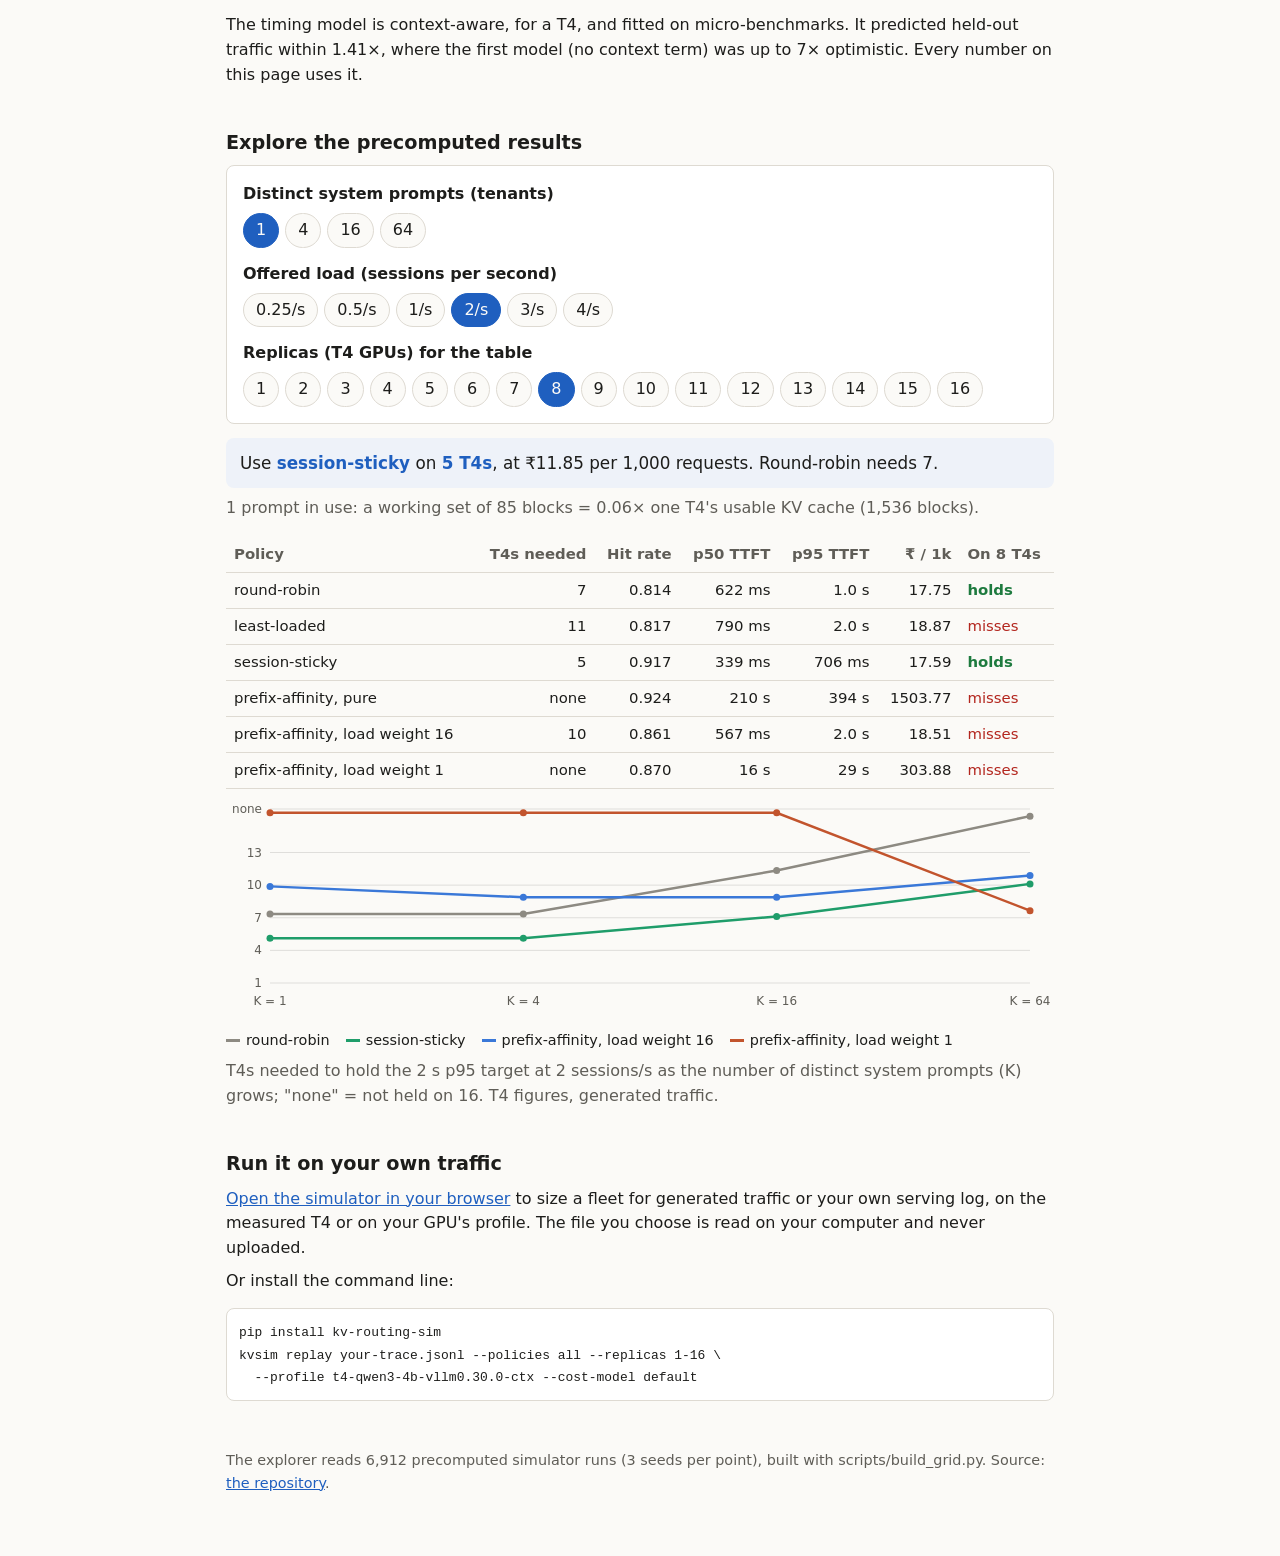
==== commit 00f7f11d: "Move working notes out of the repository CHECKPOINTS.md and docs 01, 07, 11 and 12 were working note" ====
--- a/site/index.html
+++ b/site/index.html
@@ -102,7 +102,7 @@
     your own serving log, on the measured T4 or on your GPU's profile. The file you choose is read on
     your computer and never uploaded.</p>
   <p>Or install the command line:</p>
-  <pre><code>pip install git+https://github.com/gitgod-debug/kv-routing-sim
+  <pre><code>pip install kv-routing-sim
 kvsim replay your-trace.jsonl --policies all --replicas 1-16 \
   --profile t4-qwen3-4b-vllm0.30.0-ctx --cost-model default</code></pre>
 
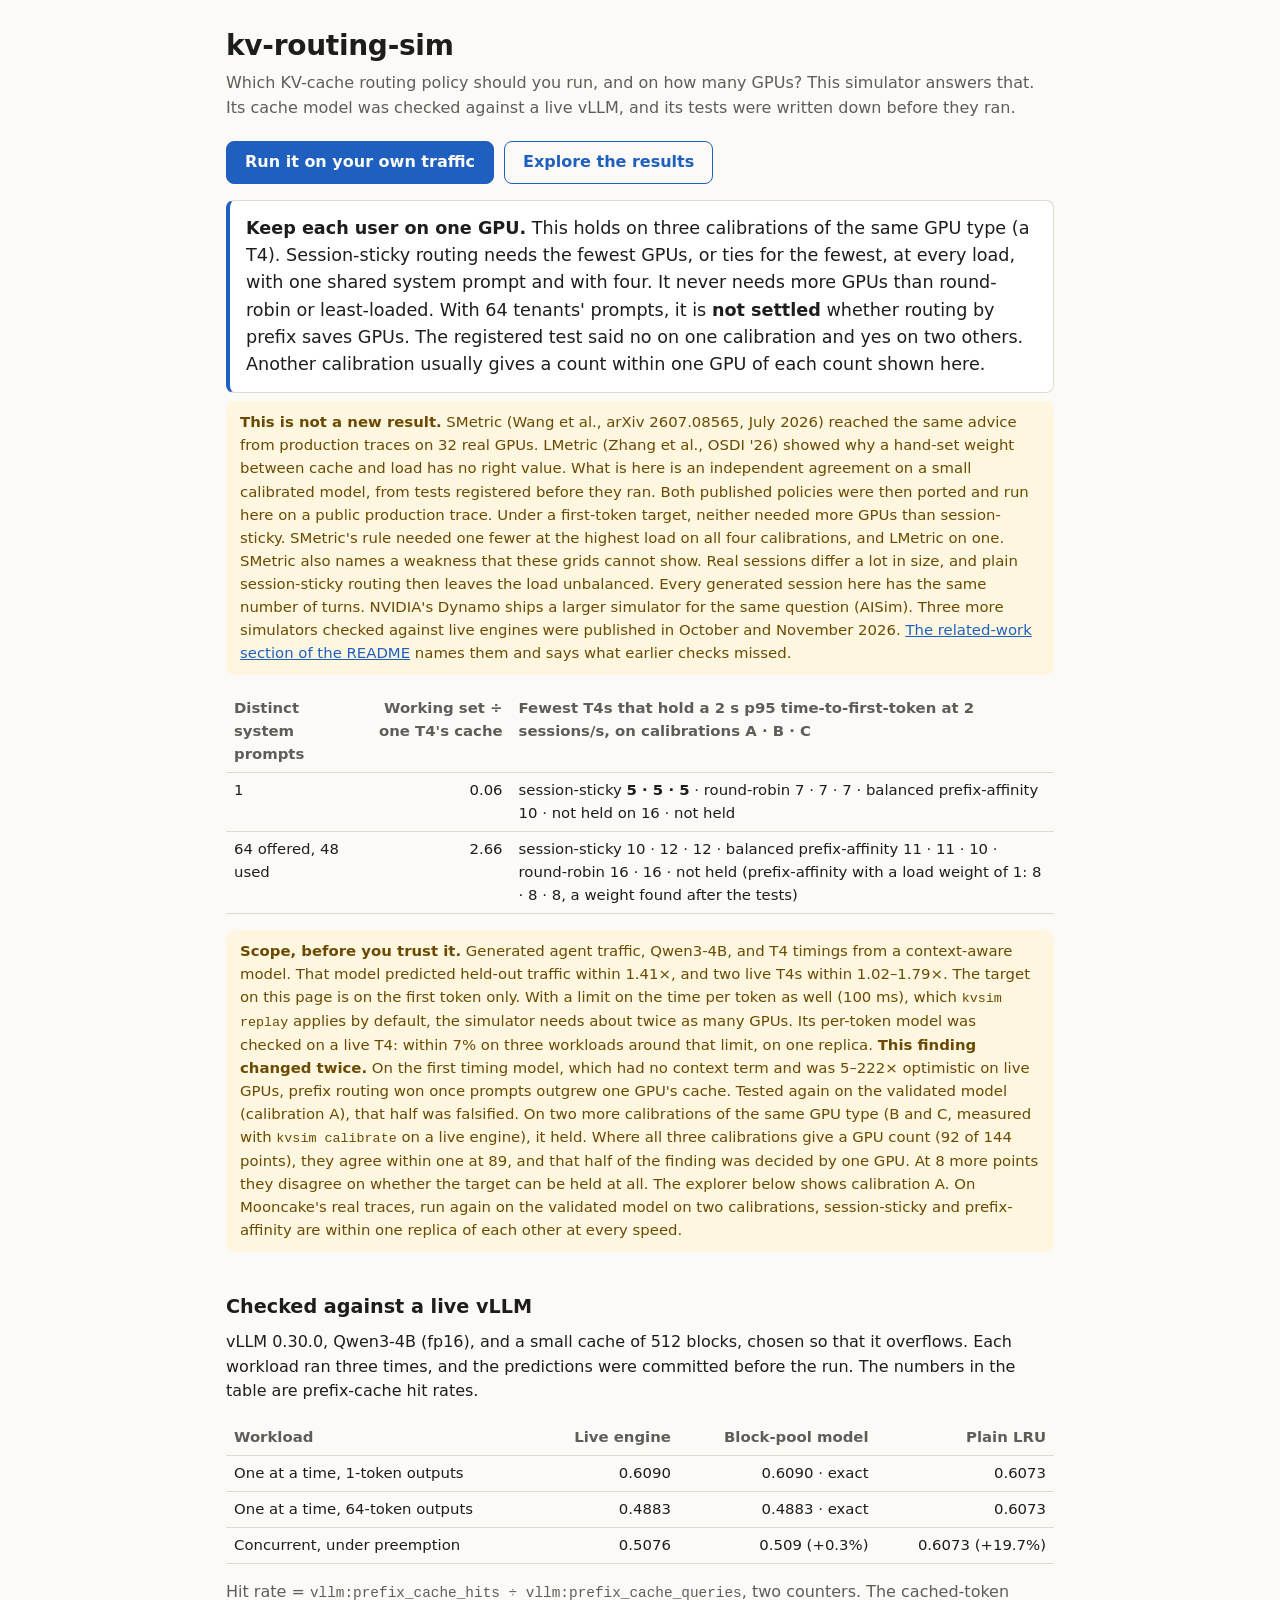
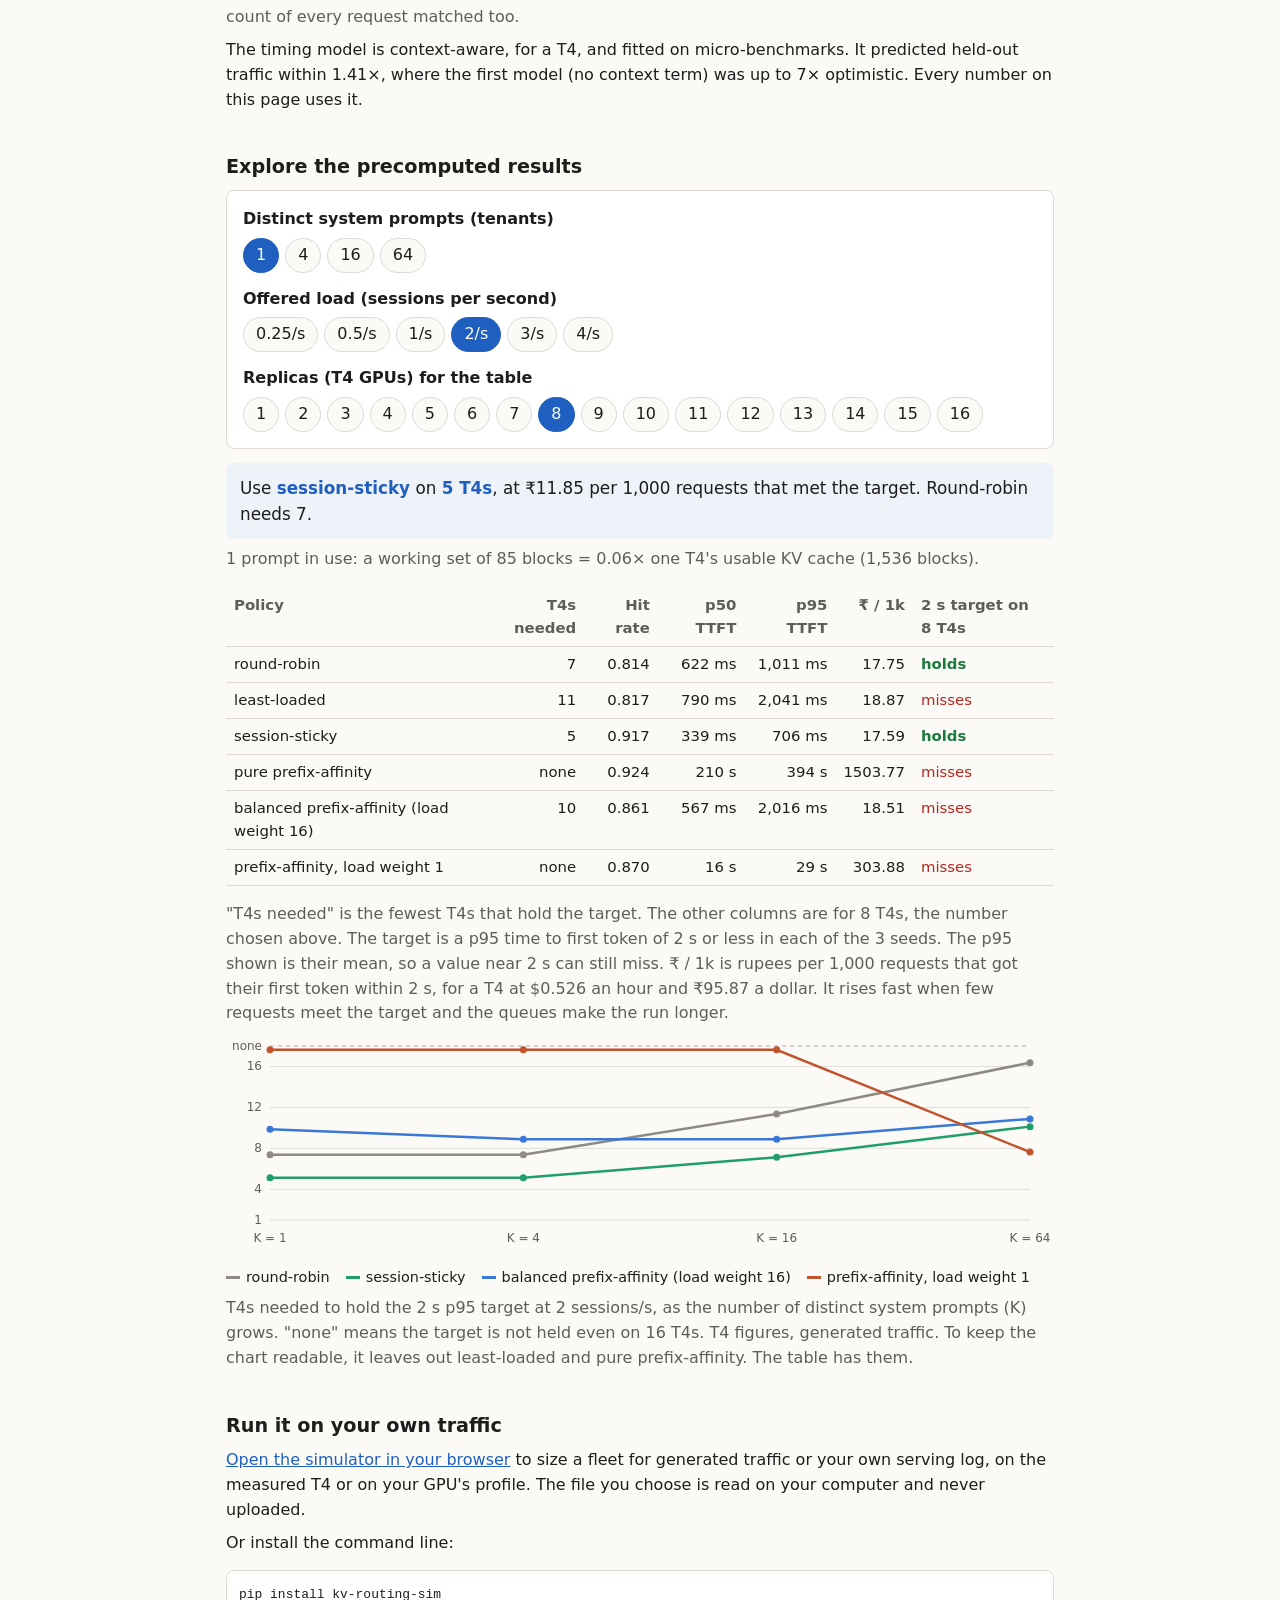
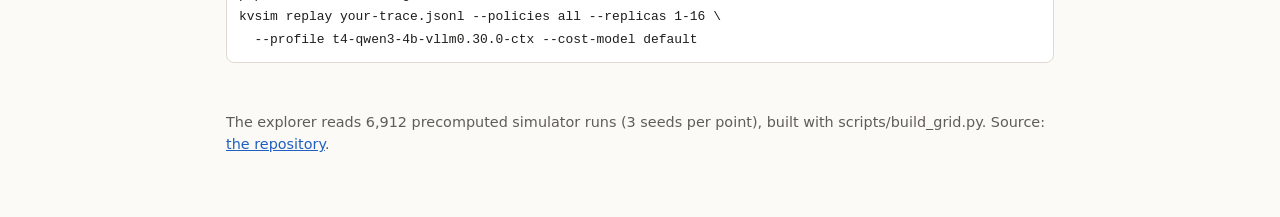
==== commit 3b803a3c: "Demo page: say what each number is, in the words of the README The calibration table names its metri" ====
--- a/site/index.html
+++ b/site/index.html
@@ -14,7 +14,8 @@
   <p class="sub">Which KV-cache routing policy should you run, and on how many GPUs? This simulator
     answers that. Its cache model was checked against a live vLLM, and its tests were written down
     before they ran.</p>
-  <p class="lead"><a class="button" href="run.html">Run it on your own traffic</a></p>
+  <p class="lead actions"><a class="button" href="run.html">Run it on your own traffic</a>
+    <a class="button alt" href="#explore">Explore the results</a></p>
 
   <div class="finding"><strong>Keep each user on one GPU.</strong> This holds on three calibrations of
     the same GPU type (a T4). Session-sticky routing needs the fewest GPUs, or ties for the fewest, at
@@ -34,7 +35,8 @@
     and plain session-sticky routing then leaves the load unbalanced. Every generated session here has
     the same number of turns. NVIDIA's Dynamo ships a larger simulator for the same question (AISim).
     Three more simulators checked against live engines were published in October and November 2026.
-    The prior-art file in the repository says what an earlier check missed.</p>
+    <a href="https://github.com/gitgod-debug/kv-routing-sim#related-work-and-what-is-claimed">The
+    related-work section of the README</a> names them and says what earlier checks missed.</p>
 
   <div class="scroll">
     <table aria-label="The finding in numbers">
@@ -64,10 +66,11 @@
 
   <h2>Checked against a live vLLM</h2>
   <p>vLLM 0.30.0, Qwen3-4B (fp16), and a small cache of 512 blocks, chosen so that it overflows. Each
-    workload ran three times, and the predictions were committed before the run.</p>
+    workload ran three times, and the predictions were committed before the run. The numbers in the
+    table are prefix-cache hit rates.</p>
   <div class="scroll">
-    <table aria-label="Calibration">
-      <thead><tr><th>Workload</th><th class="num">Engine</th><th class="num">Block-pool model</th><th class="num">Plain LRU</th></tr></thead>
+    <table aria-label="Prefix-cache hit rate of the live engine and of two models">
+      <thead><tr><th>Workload</th><th class="num">Live engine</th><th class="num">Block-pool model</th><th class="num">Plain LRU</th></tr></thead>
       <tbody>
         <tr><td>One at a time, 1-token outputs</td><td class="num">0.6090</td><td class="num">0.6090 · exact</td><td class="num">0.6073</td></tr>
         <tr><td>One at a time, 64-token outputs</td><td class="num">0.4883</td><td class="num">0.4883 · exact</td><td class="num">0.6073</td></tr>
@@ -81,7 +84,7 @@
     held-out traffic within 1.41×, where the first model (no context term) was up to 7× optimistic.
     Every number on this page uses it.</p>
 
-  <h2>Explore the precomputed results</h2>
+  <h2 id="explore">Explore the precomputed results</h2>
   <div class="controls">
     <div class="control"><label id="lk">Distinct system prompts (tenants)</label>
       <div class="seg" role="group" aria-labelledby="lk" id="ks"></div></div>
@@ -93,6 +96,7 @@
   <div class="answer" id="answer" aria-live="polite">Loading the grid…</div>
   <p class="muted" id="ws"></p>
   <div class="scroll"><table id="tbl" aria-label="Every policy at the chosen point"></table></div>
+  <p class="muted" id="tblcap"></p>
   <div class="scroll"><svg id="chart" width="100%" height="220" role="img" aria-label="T4s needed as prompts multiply"></svg></div>
   <div class="legend" id="legend"></div>
   <p class="muted" id="chartcap"></p>
@@ -108,7 +112,7 @@
 
   <footer id="foot">Every number on this page comes from committed scripts with pinned seeds, in
     <a href="https://github.com/gitgod-debug/kv-routing-sim">the repository</a>. How it was measured,
-    and every registered test: <a href="docs/index.html">the documentation</a>.</footer>
+    and every registered test: <a href="https://github.com/gitgod-debug/kv-routing-sim#readme">the README</a>.</footer>
 </main>
 <script>
 (function () {
@@ -117,11 +121,15 @@
   const state = { k: 0, load: 0, rep: 0 };  // indices into the axes; set from the grid on load
   let G = null;
 
-  // Readable names for the grid's policy labels ("radix-affinity-balanced@16" -> a load weight).
+  // Readable names for the grid's policy labels, as the README names them. The load weight the
+  // tests chose (alpha*, 16) is "balanced prefix-affinity"; any other weight is named by its value.
   function nice(name) {
     const m = /^radix-affinity-balanced@(.+)$/.exec(name);
-    if (m) return `prefix-affinity, load weight ${m[1]}`;
-    return name === "radix-affinity" ? "prefix-affinity, pure" : name;
+    if (m) {
+      return m[1] === String(G.alpha_star) ? `balanced prefix-affinity (load weight ${m[1]})`
+                                           : `prefix-affinity, load weight ${m[1]}`;
+    }
+    return name === "radix-affinity" ? "pure prefix-affinity" : name;
   }
   function seg(el, values, fmt, key) {
     el.innerHTML = "";
@@ -140,8 +148,9 @@
     return -1;
   }
   function t4s(n) { return `${n} T4${n > 1 ? "s" : ""}`; }
+  // Whole milliseconds below 10 s, so that a p95 of 2,041 ms does not read as "2.0 s".
   function ms(x) {
-    return x >= 10000 ? (x / 1000).toFixed(0) + " s" : x >= 1000 ? (x / 1000).toFixed(1) + " s" : x + " ms";
+    return x >= 10000 ? (x / 1000).toFixed(0) + " s" : Math.round(x).toLocaleString("en-US") + " ms";
   }
   function render() {
     const A = G.axes;
@@ -164,7 +173,7 @@
       const ties = A.policies.filter((n, p) => p !== best.p && needed(k, l, p) === best.ri);
       const rrNeed = needed(k, l, A.policies.indexOf("round-robin"));
       msg = `Use <strong>${nice(best.name)}</strong> on <strong>${t4s(A.replicas[best.ri])}</strong>` +
-            `, at ₹${best.inr.toFixed(2)} per 1,000 requests.`;
+            `, at ₹${best.inr.toFixed(2)} per 1,000 requests that met the target.`;
       msg += rrNeed < 0 ? ` Round-robin does not hold the target on ${A.replicas[A.replicas.length - 1]}.` :
              ` Round-robin needs ${A.replicas[rrNeed]}.`;
       if (ties.length) {
@@ -177,7 +186,7 @@
       `${ws.toLocaleString()} blocks = ${(ws / cap).toFixed(2)}× one T4's usable KV cache (${cap.toLocaleString()} blocks).`;
     let rows = `<thead><tr><th>Policy</th><th class="num">T4s needed</th><th class="num">Hit rate</th>` +
                `<th class="num opt">p50 TTFT</th><th class="num">p95 TTFT</th><th class="num">₹ / 1k</th>` +
-               `<th>On ${t4s(A.replicas[r])}</th></tr></thead><tbody>`;
+               `<th>2&nbsp;s target on ${t4s(A.replicas[r]).replace(" ", "&nbsp;")}</th></tr></thead><tbody>`;
     A.policies.forEach((name, p) => {
       const c = cell(k, l, p, r), ri = needed(k, l, p);
       rows += `<tr><td>${nice(name)}</td><td class="num">${ri < 0 ? "none" : A.replicas[ri]}</td>` +
@@ -188,6 +197,13 @@
     $("tbl").innerHTML = rows + "</tbody>";
     $("tbl").setAttribute("aria-label", `Every policy at ${A.prompts[k]} prompt(s), ${A.loads[l]} sessions/s; ` +
       `the last column says whether ${t4s(A.replicas[r])} hold the 2 s p95 target`);
+    const fx = G.cost_model.fx.usd_to_inr, usd = G.cost_model.compute.price_per_hour_usd;
+    $("tblcap").textContent = `"T4s needed" is the fewest T4s that hold the target. The other columns ` +
+      `are for ${t4s(A.replicas[r])}, the number chosen above. The target is a p95 time to first token ` +
+      `of 2 s or less in each of the ${G.seeds.length} seeds. The p95 shown is their mean, so a value ` +
+      `near 2 s can still miss. ₹ / 1k is rupees per 1,000 requests that got their first token within ` +
+      `2 s, for a T4 at $${usd} an hour and ₹${fx} a dollar. It rises fast when few requests meet the ` +
+      `target and the queues make the run longer.`;
     chart(l);
   }
   function chart(l) {
@@ -197,15 +213,18 @@
     const colors = ["#8d8a82", "#1f9d6a", "#3a78d8", "#c2542d"];
     const W = svg.clientWidth || 600, H = 220, L = 44, R = 24, T = 12, B = 34;
     const x = (i) => L + (W - L - R) * (i / (A.prompts.length - 1));
-    const maxR = A.replicas[A.replicas.length - 1], none = maxR + 1;  // none = not held on maxR
-    const y = (v) => T + (H - T - B) * (1 - (v - 1) / maxR);
+    // "none" = not held on the largest fleet. It sits two steps above it, so its label stays apart.
+    const maxR = A.replicas[A.replicas.length - 1], none = maxR + 2;
+    const y = (v) => T + (H - T - B) * (1 - (v - 1) / (none - 1));
     let s = "";
-    const tick = maxR > 8 ? 3 : 2;
-    const ticks = [];
-    for (let v = 1; v < maxR; v += tick) ticks.push(v);
-    ticks.push(none);  // the top line: not held on the largest fleet
+    const step = maxR > 8 ? 4 : 2;
+    const ticks = [1];
+    for (let v = step; v <= maxR; v += step) ticks.push(v);
+    if (ticks[ticks.length - 1] !== maxR) ticks.push(maxR);
+    ticks.push(none);
     for (const v of ticks) {
-      s += `<line x1="${L}" x2="${W - R}" y1="${y(v)}" y2="${y(v)}" stroke="currentColor" opacity="0.12"/>` +
+      const look = v === none ? 'opacity="0.35" stroke-dasharray="4 4"' : 'opacity="0.12"';
+      s += `<line x1="${L}" x2="${W - R}" y1="${y(v)}" y2="${y(v)}" stroke="currentColor" ${look}/>` +
            `<text x="${L - 8}" y="${y(v) + 4}" text-anchor="end">${v === none ? "none" : v}</text>`;
     }
     A.prompts.forEach((k, i) => { s += `<text x="${x(i)}" y="${H - 12}" text-anchor="middle">K = ${k}</text>`; });
@@ -221,9 +240,11 @@
     });
     svg.innerHTML = s;
     $("legend").innerHTML = show.map((n, j) => `<span style="--c:${colors[j]}">${nice(n)}</span>`).join("");
-    $("chartcap").textContent = `T4s needed to hold the 2 s p95 target at ${A.loads[l]} sessions/s as the ` +
-      `number of distinct system prompts (K) grows; "none" = not held on ${A.replicas[A.replicas.length - 1]}. ` +
-      `T4 figures, generated traffic.`;
+    const left = A.policies.filter((n) => !show.includes(n)).map(nice);
+    $("chartcap").textContent = `T4s needed to hold the 2 s p95 target at ${A.loads[l]} sessions/s, as the ` +
+      `number of distinct system prompts (K) grows. "none" means the target is not held even on ${maxR} ` +
+      `T4s. T4 figures, generated traffic.` +
+      (left.length ? ` To keep the chart readable, it leaves out ${left.join(" and ")}. The table has them.` : "");
   }
   // Deployed, the grid sits next to the page; in a clone it is read from artifacts/results/.
   function load(urls) {
--- a/site/style.css
+++ b/site/style.css
@@ -63,6 +63,7 @@
 .button, button.primary { display: inline-block; font: inherit; font-weight: 600; text-decoration: none;
                           background: var(--accent); color: var(--bg); border: 1px solid var(--accent);
                           border-radius: 8px; padding: 8px 18px; cursor: pointer; }
+.button.alt { background: transparent; color: var(--accent); }
 button { font: inherit; border: 1px solid var(--line); background: var(--card); color: var(--fg);
          border-radius: 8px; padding: 6px 14px; cursor: pointer; }
 button:disabled { opacity: 0.55; cursor: progress; }
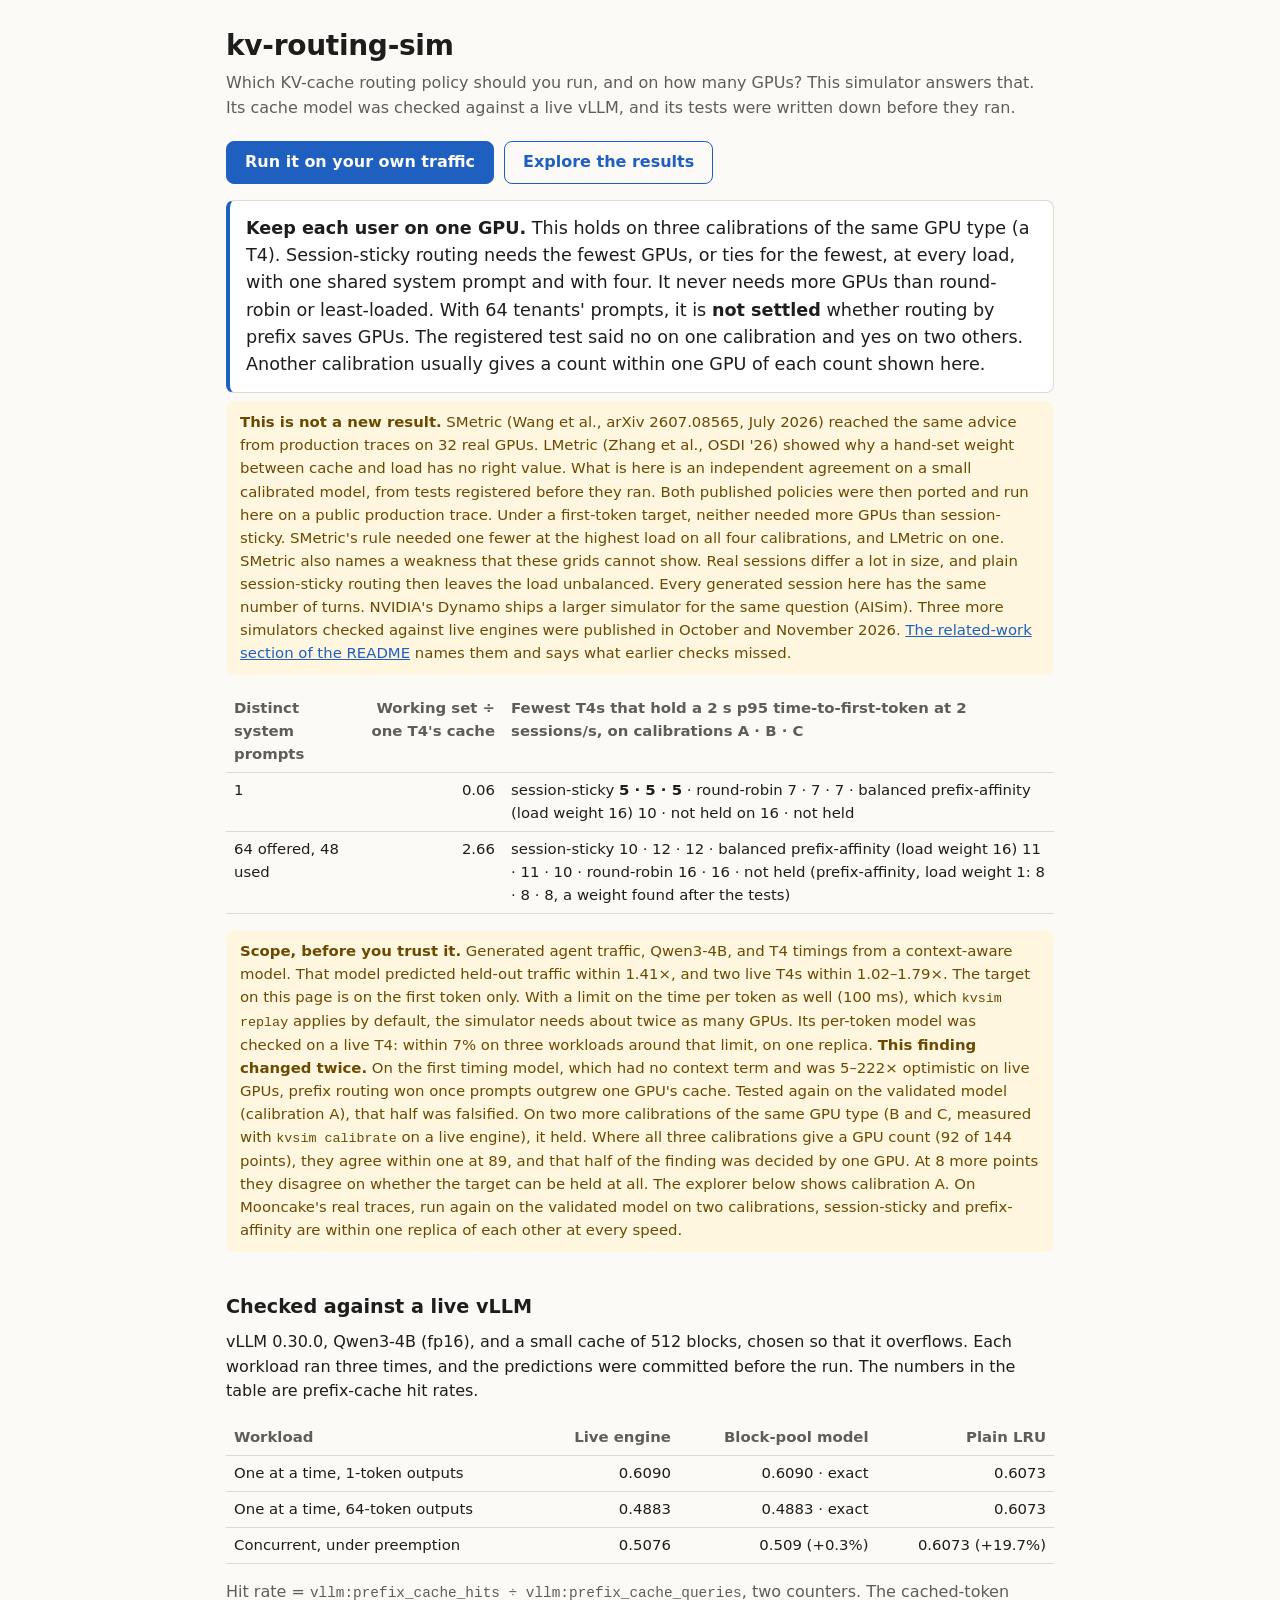
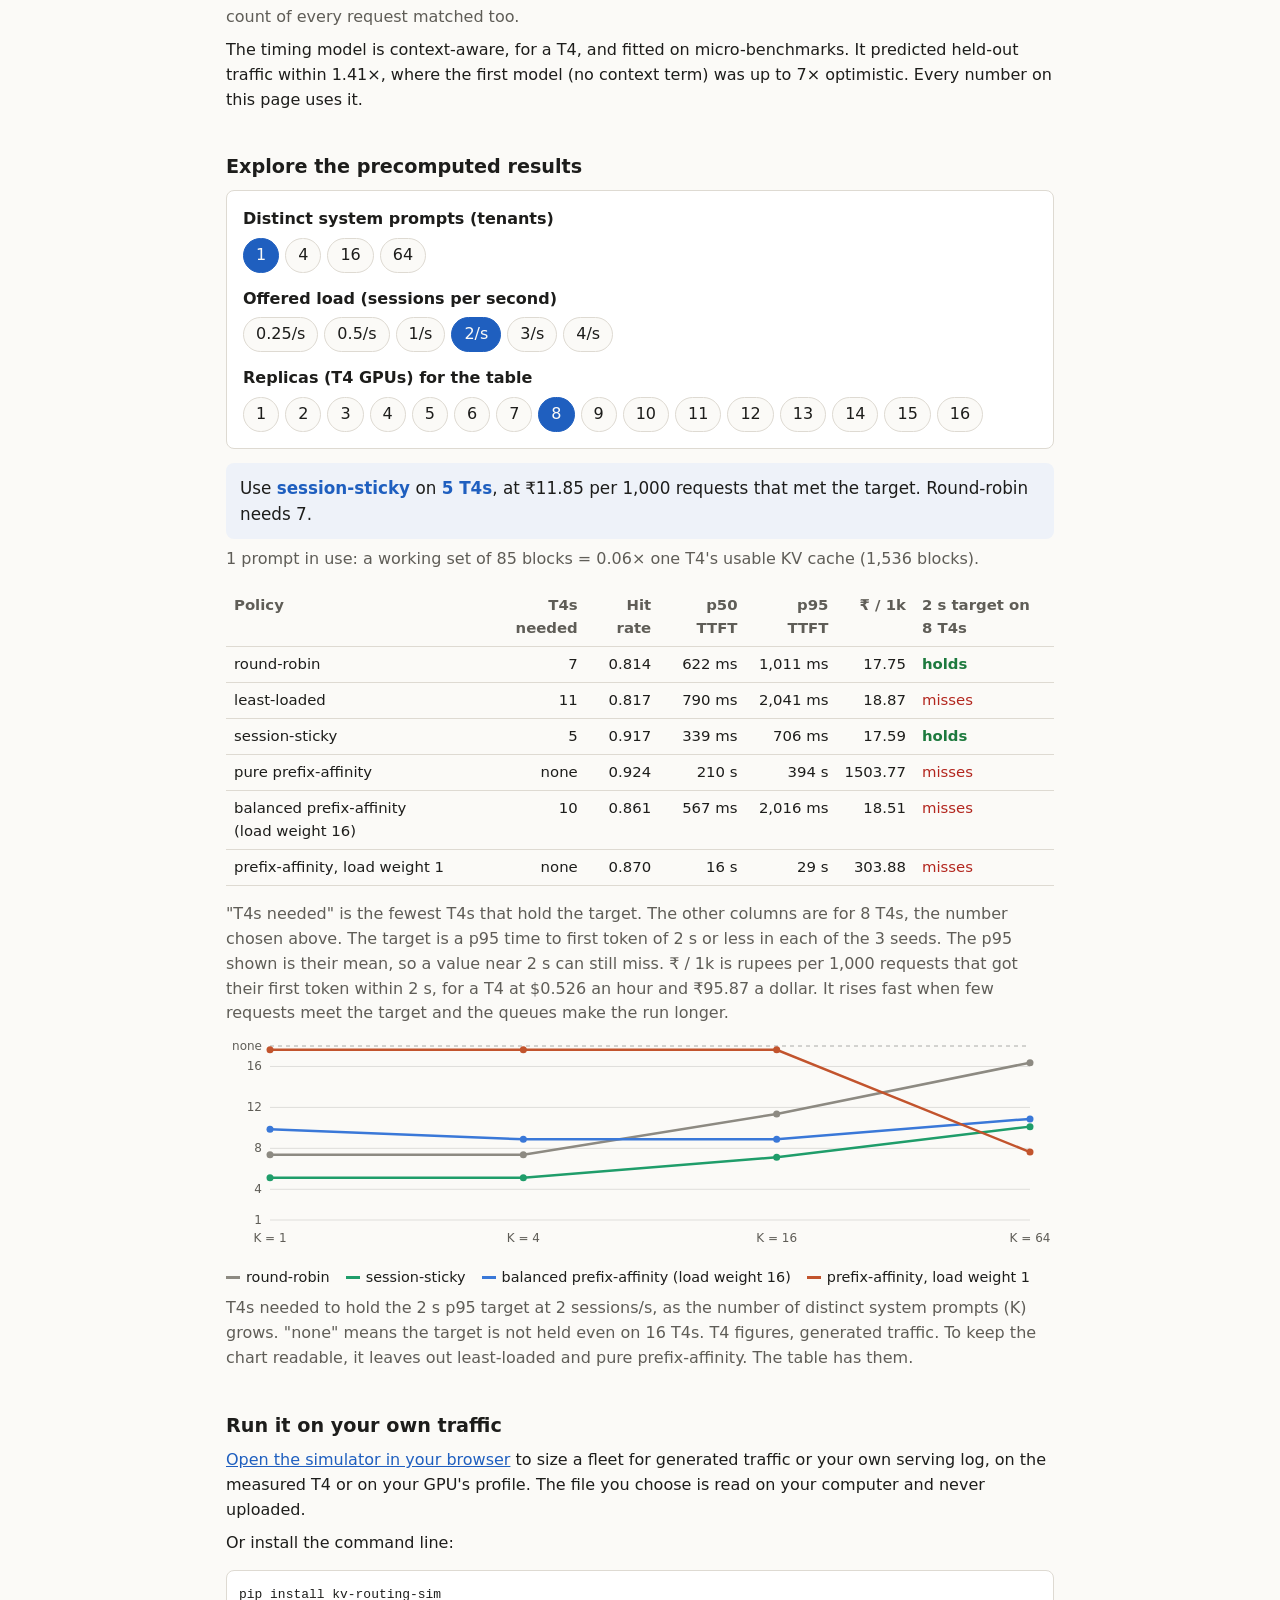
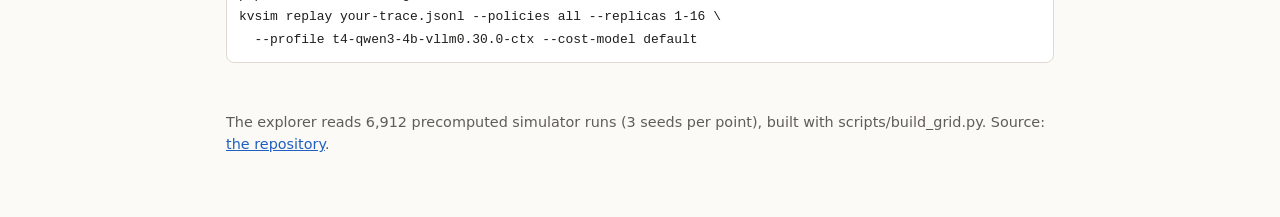
==== commit 762d7cc5: "Runner page: defaults inside the measured range, the dollar rate, both latencies The runner's defaul" ====
--- a/site/index.html
+++ b/site/index.html
@@ -43,8 +43,8 @@
       <thead><tr><th>Distinct system prompts</th><th class="num">Working set ÷ one T4's cache</th>
         <th>Fewest T4s that hold a 2 s p95 time-to-first-token at 2 sessions/s, on calibrations A · B · C</th></tr></thead>
       <tbody>
-        <tr><td>1</td><td class="num">0.06</td><td>session-sticky <strong>5 · 5 · 5</strong> · round-robin 7 · 7 · 7 · balanced prefix-affinity 10 · not held on 16 · not held</td></tr>
-        <tr><td>64 offered, 48 used</td><td class="num">2.66</td><td>session-sticky 10 · 12 · 12 · balanced prefix-affinity 11 · 11 · 10 · round-robin 16 · 16 · not held (prefix-affinity with a load weight of 1: 8 · 8 · 8, a weight found after the tests)</td></tr>
+        <tr><td>1</td><td class="num">0.06</td><td>session-sticky <strong>5 · 5 · 5</strong> · round-robin 7 · 7 · 7 · balanced prefix-affinity (load&nbsp;weight&nbsp;16) 10 · not held on 16 · not held</td></tr>
+        <tr><td>64 offered, 48 used</td><td class="num">2.66</td><td>session-sticky 10 · 12 · 12 · balanced prefix-affinity (load&nbsp;weight&nbsp;16) 11 · 11 · 10 · round-robin 16 · 16 · not held (prefix-affinity, load&nbsp;weight&nbsp;1: 8 · 8 · 8, a weight found after the tests)</td></tr>
       </tbody>
     </table>
   </div>
@@ -126,8 +126,8 @@
   function nice(name) {
     const m = /^radix-affinity-balanced@(.+)$/.exec(name);
     if (m) {
-      return m[1] === String(G.alpha_star) ? `balanced prefix-affinity (load weight ${m[1]})`
-                                           : `prefix-affinity, load weight ${m[1]}`;
+      const w = `load weight ${m[1]}`;  // no line break inside, when a table cell wraps
+      return m[1] === String(G.alpha_star) ? `balanced prefix-affinity (${w})` : `prefix-affinity, ${w}`;
     }
     return name === "radix-affinity" ? "pure prefix-affinity" : name;
   }
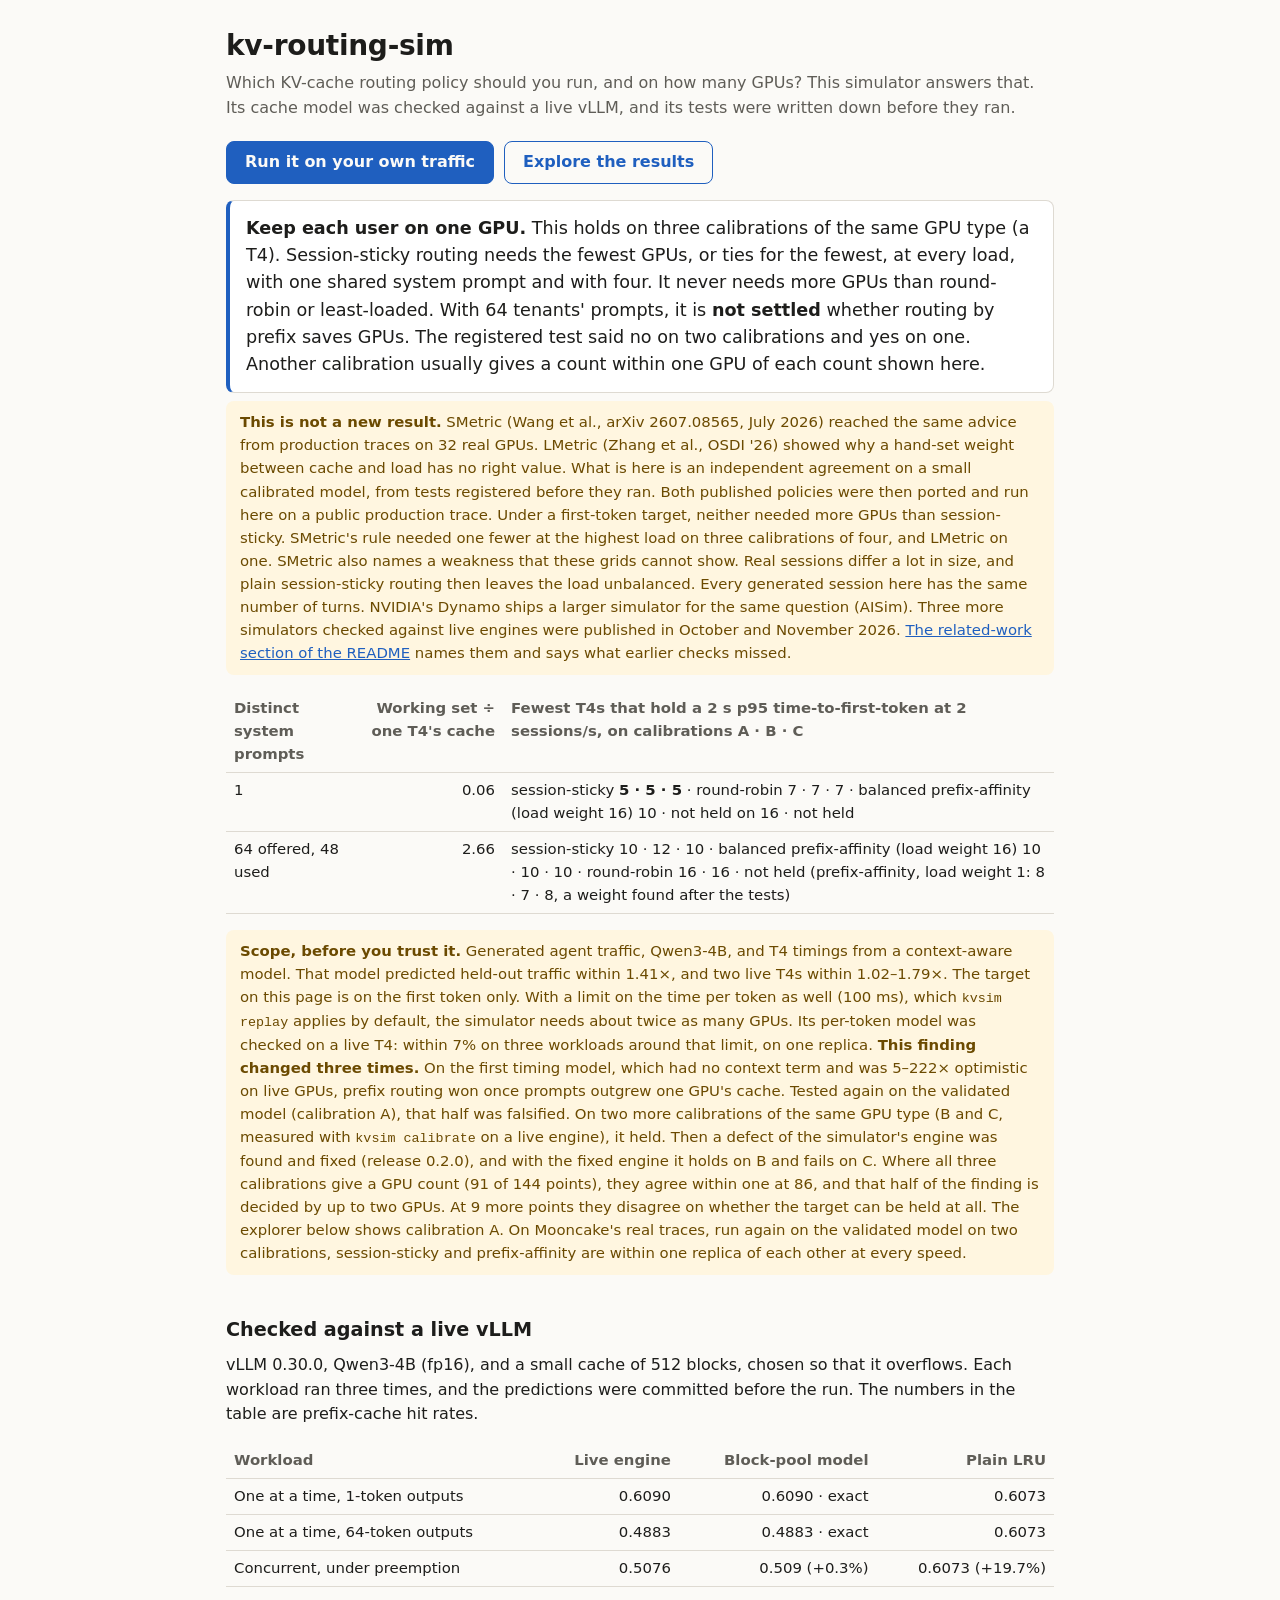
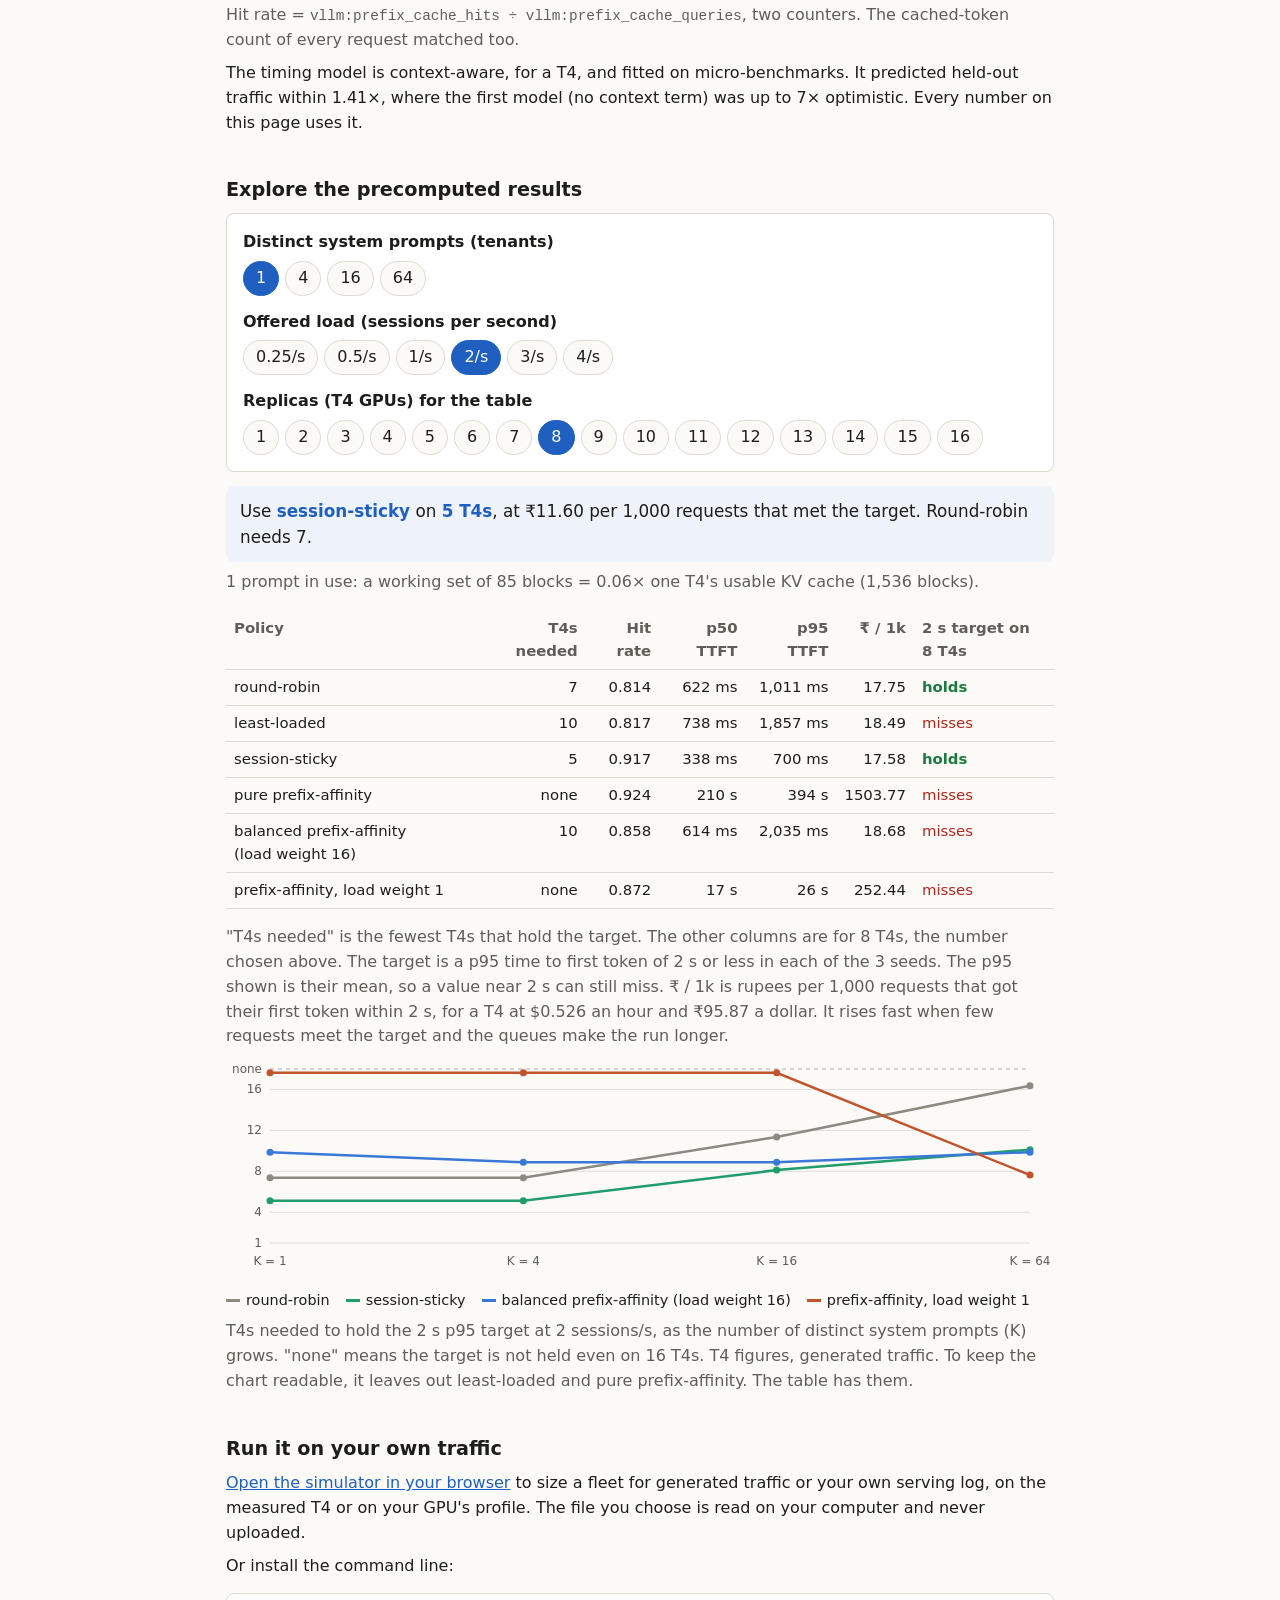
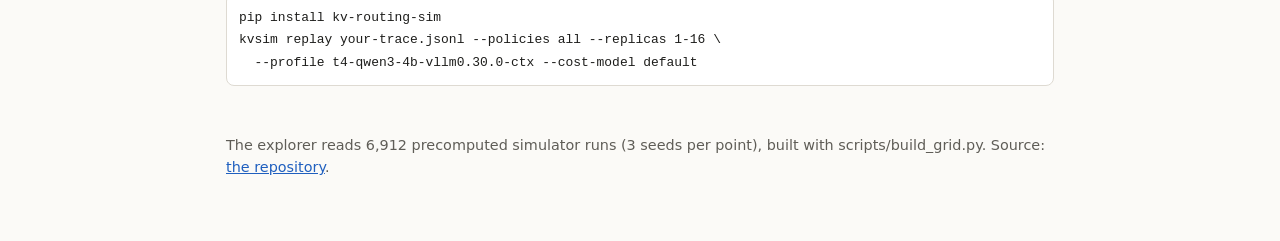
==== commit e7f1f3b3: "README and demo page: what release 0.2.0 changed A new section says what the engine fix changed, wha" ====
--- a/site/index.html
+++ b/site/index.html
@@ -21,7 +21,7 @@
     the same GPU type (a T4). Session-sticky routing needs the fewest GPUs, or ties for the fewest, at
     every load, with one shared system prompt and with four. It never needs more GPUs than round-robin
     or least-loaded. With 64 tenants' prompts, it is <strong>not settled</strong> whether routing by
-    prefix saves GPUs. The registered test said no on one calibration and yes on two others. Another
+    prefix saves GPUs. The registered test said no on two calibrations and yes on one. Another
     calibration usually gives a count within one GPU of each count shown here.</div>
 
   <p class="note"><strong>This is not a new result.</strong> SMetric (Wang et al., arXiv 2607.08565,
@@ -30,7 +30,7 @@
     an independent agreement on a small calibrated model, from tests registered before they ran. Both
     published policies were then ported and run here on a public production trace. Under a
     first-token target, neither needed more GPUs than session-sticky. SMetric's rule needed one fewer
-    at the highest load on all four calibrations, and LMetric on one.
+    at the highest load on three calibrations of four, and LMetric on one.
     SMetric also names a weakness that these grids cannot show. Real sessions differ a lot in size,
     and plain session-sticky routing then leaves the load unbalanced. Every generated session here has
     the same number of turns. NVIDIA's Dynamo ships a larger simulator for the same question (AISim).
@@ -44,7 +44,7 @@
         <th>Fewest T4s that hold a 2 s p95 time-to-first-token at 2 sessions/s, on calibrations A · B · C</th></tr></thead>
       <tbody>
         <tr><td>1</td><td class="num">0.06</td><td>session-sticky <strong>5 · 5 · 5</strong> · round-robin 7 · 7 · 7 · balanced prefix-affinity (load&nbsp;weight&nbsp;16) 10 · not held on 16 · not held</td></tr>
-        <tr><td>64 offered, 48 used</td><td class="num">2.66</td><td>session-sticky 10 · 12 · 12 · balanced prefix-affinity (load&nbsp;weight&nbsp;16) 11 · 11 · 10 · round-robin 16 · 16 · not held (prefix-affinity, load&nbsp;weight&nbsp;1: 8 · 8 · 8, a weight found after the tests)</td></tr>
+        <tr><td>64 offered, 48 used</td><td class="num">2.66</td><td>session-sticky 10 · 12 · 10 · balanced prefix-affinity (load&nbsp;weight&nbsp;16) 10 · 10 · 10 · round-robin 16 · 16 · not held (prefix-affinity, load&nbsp;weight&nbsp;1: 8 · 7 · 8, a weight found after the tests)</td></tr>
       </tbody>
     </table>
   </div>
@@ -53,16 +53,17 @@
     live T4s within 1.02–1.79×. The target on this page is on the first token only. With a limit on
     the time per token as well (100 ms), which <code>kvsim replay</code> applies by default, the
     simulator needs about twice as many GPUs. Its per-token model was checked on a live T4: within 7%
-    on three workloads around that limit, on one replica. <strong>This finding changed twice.</strong>
+    on three workloads around that limit, on one replica. <strong>This finding changed three times.</strong>
     On the first timing model, which had no context term and was 5–222× optimistic on live GPUs,
     prefix routing won once prompts outgrew one GPU's cache. Tested again on the validated model
     (calibration A), that half was falsified. On two more calibrations of the same GPU type (B and C,
-    measured with <code>kvsim calibrate</code> on a live engine), it held. Where all three
-    calibrations give a GPU count (92 of 144 points), they agree within one at 89, and that half of
-    the finding was decided by one GPU. At 8 more points they disagree on whether the target can be
-    held at all. The explorer below shows calibration A. On Mooncake's real traces, run again on the
-    validated model on two calibrations, session-sticky and prefix-affinity are within one replica of
-    each other at every speed.</p>
+    measured with <code>kvsim calibrate</code> on a live engine), it held. Then a defect of the
+    simulator's engine was found and fixed (release 0.2.0), and with the fixed engine it holds on B
+    and fails on C. Where all three calibrations give a GPU count (91 of 144 points), they agree
+    within one at 86, and that half of the finding is decided by up to two GPUs. At 9 more points
+    they disagree on whether the target can be held at all. The explorer below shows calibration A.
+    On Mooncake's real traces, run again on the validated model on two calibrations,
+    session-sticky and prefix-affinity are within one replica of each other at every speed.</p>
 
   <h2>Checked against a live vLLM</h2>
   <p>vLLM 0.30.0, Qwen3-4B (fp16), and a small cache of 512 blocks, chosen so that it overflows. Each
@@ -158,7 +159,8 @@
     seg($("loads"), A.loads, (v) => v + "/s", "load");
     seg($("reps"), A.replicas, (v) => String(v), "rep");
     const k = state.k, l = state.load, r = state.rep;
-    // The recommendation: fewest T4s that hold the target, then the cheaper of those.
+    // The answer: the fewest T4s that hold the target. Several policies often need the same count,
+    // and the rupee gap between those is noise, so a tie names them all and no winner.
     let best = null;
     A.policies.forEach((name, p) => {
       const ri = needed(k, l, p);
@@ -166,18 +168,23 @@
       const inr = cell(k, l, p, ri)[3];
       if (!best || ri < best.ri || (ri === best.ri && inr < best.inr)) best = { name, ri, inr, p };
     });
+    const most = A.replicas[A.replicas.length - 1];
     let msg;
     if (!best) {
-      msg = `Nothing holds the 2 s target on ${A.replicas[A.replicas.length - 1]} T4s at this point.`;
+      msg = `Nothing holds the 2 s target on ${most} T4s at this point.`;
     } else {
-      const ties = A.policies.filter((n, p) => p !== best.p && needed(k, l, p) === best.ri);
-      const rrNeed = needed(k, l, A.policies.indexOf("round-robin"));
-      msg = `Use <strong>${nice(best.name)}</strong> on <strong>${t4s(A.replicas[best.ri])}</strong>` +
-            `, at ₹${best.inr.toFixed(2)} per 1,000 requests that met the target.`;
-      msg += rrNeed < 0 ? ` Round-robin does not hold the target on ${A.replicas[A.replicas.length - 1]}.` :
-             ` Round-robin needs ${A.replicas[rrNeed]}.`;
-      if (ties.length) {
-        msg += ` <span class="muted">Same T4 count: ${ties.map(nice).join(", ")}. The rupee gap between them is noise.</span>`;
+      const tied = A.policies.filter((n, p) => needed(k, l, p) === best.ri);  // best is one of them
+      const count = A.replicas[best.ri];
+      const cost = `₹${best.inr.toFixed(2)} per 1,000 requests that met the target`;
+      msg = tied.length === 1
+        ? `Use <strong>${nice(best.name)}</strong> on <strong>${t4s(count)}</strong>, at ${cost}.`
+        : `<strong>${t4s(count)}</strong> ${count === 1 ? "is" : "are"} enough, with any of these ` +
+          `policies: ${tied.map(nice).join(" · ")}. The cheapest costs ${cost}, and the rupee gap ` +
+          `between them is noise.`;
+      if (!tied.includes("round-robin")) {
+        const rrNeed = needed(k, l, A.policies.indexOf("round-robin"));
+        msg += rrNeed < 0 ? ` Round-robin does not hold the target on ${most}.`
+                          : ` Round-robin needs ${A.replicas[rrNeed]}.`;
       }
     }
     $("answer").innerHTML = msg;
